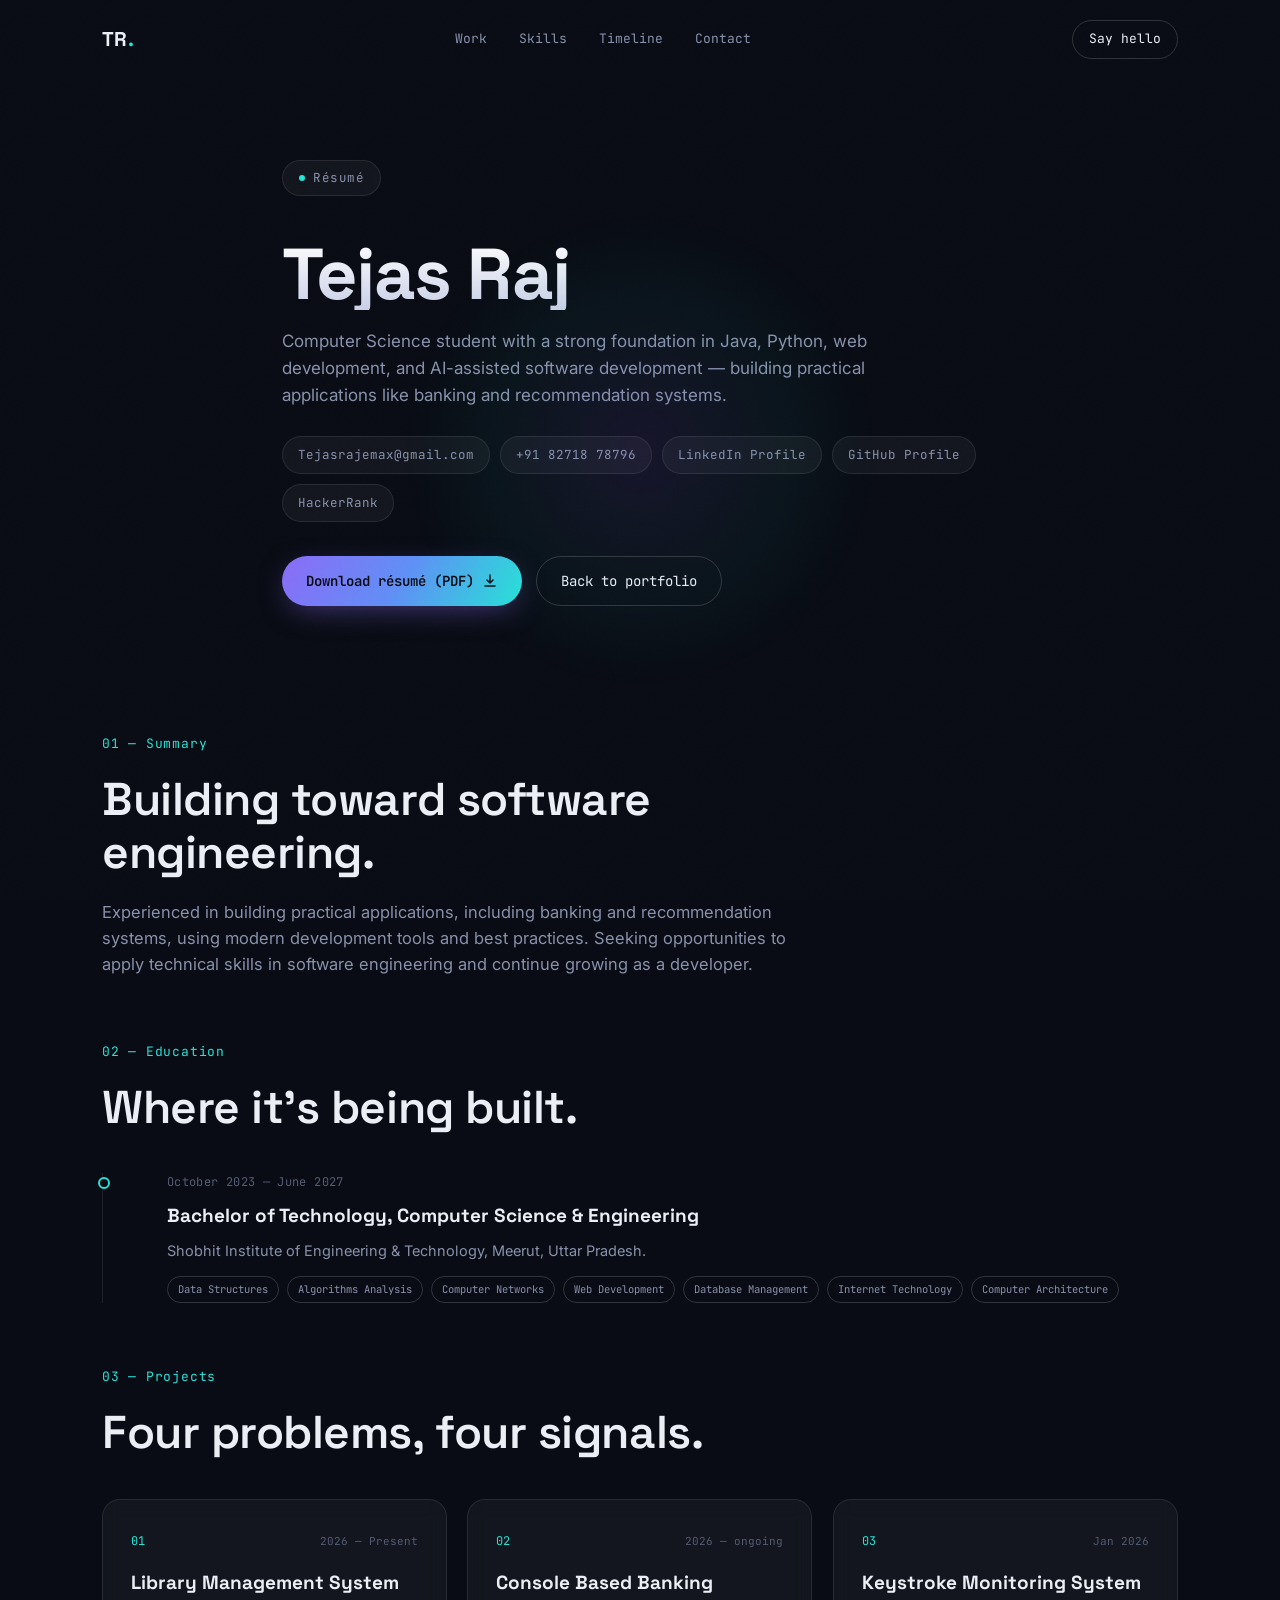
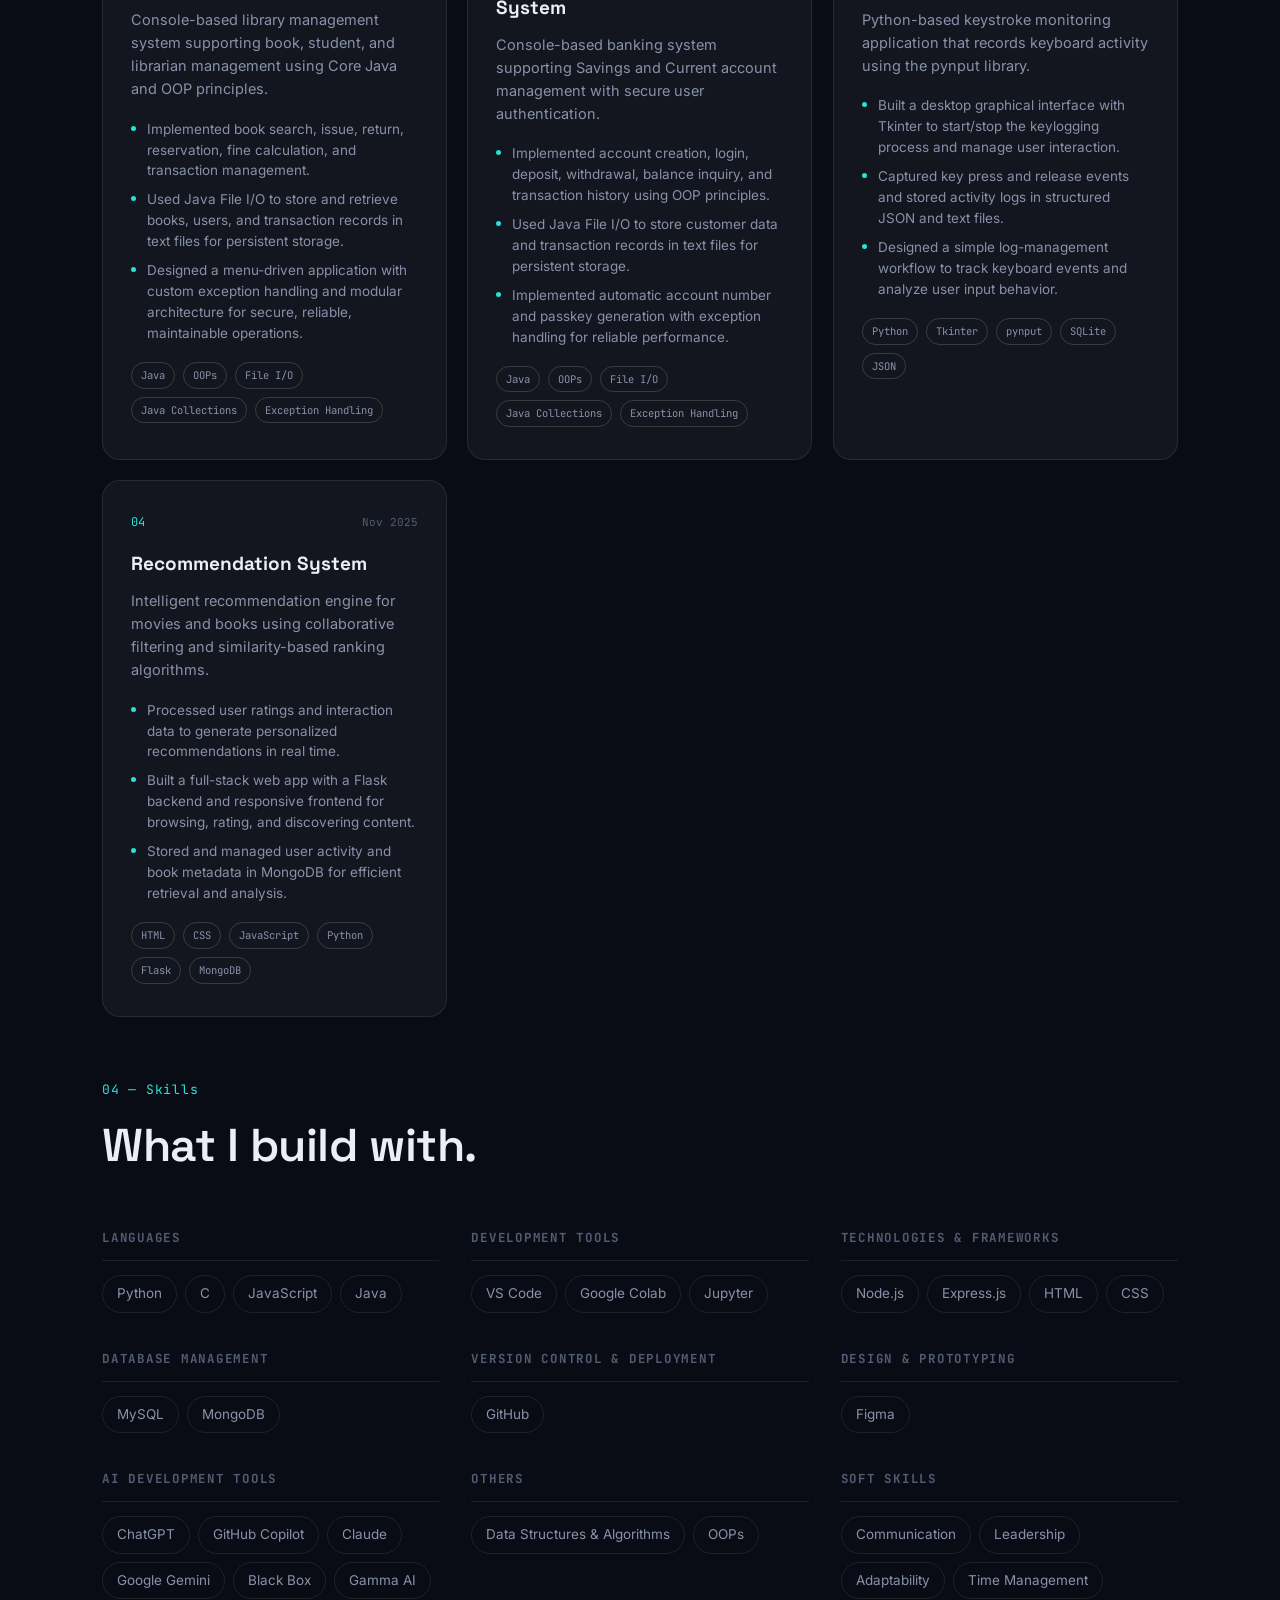
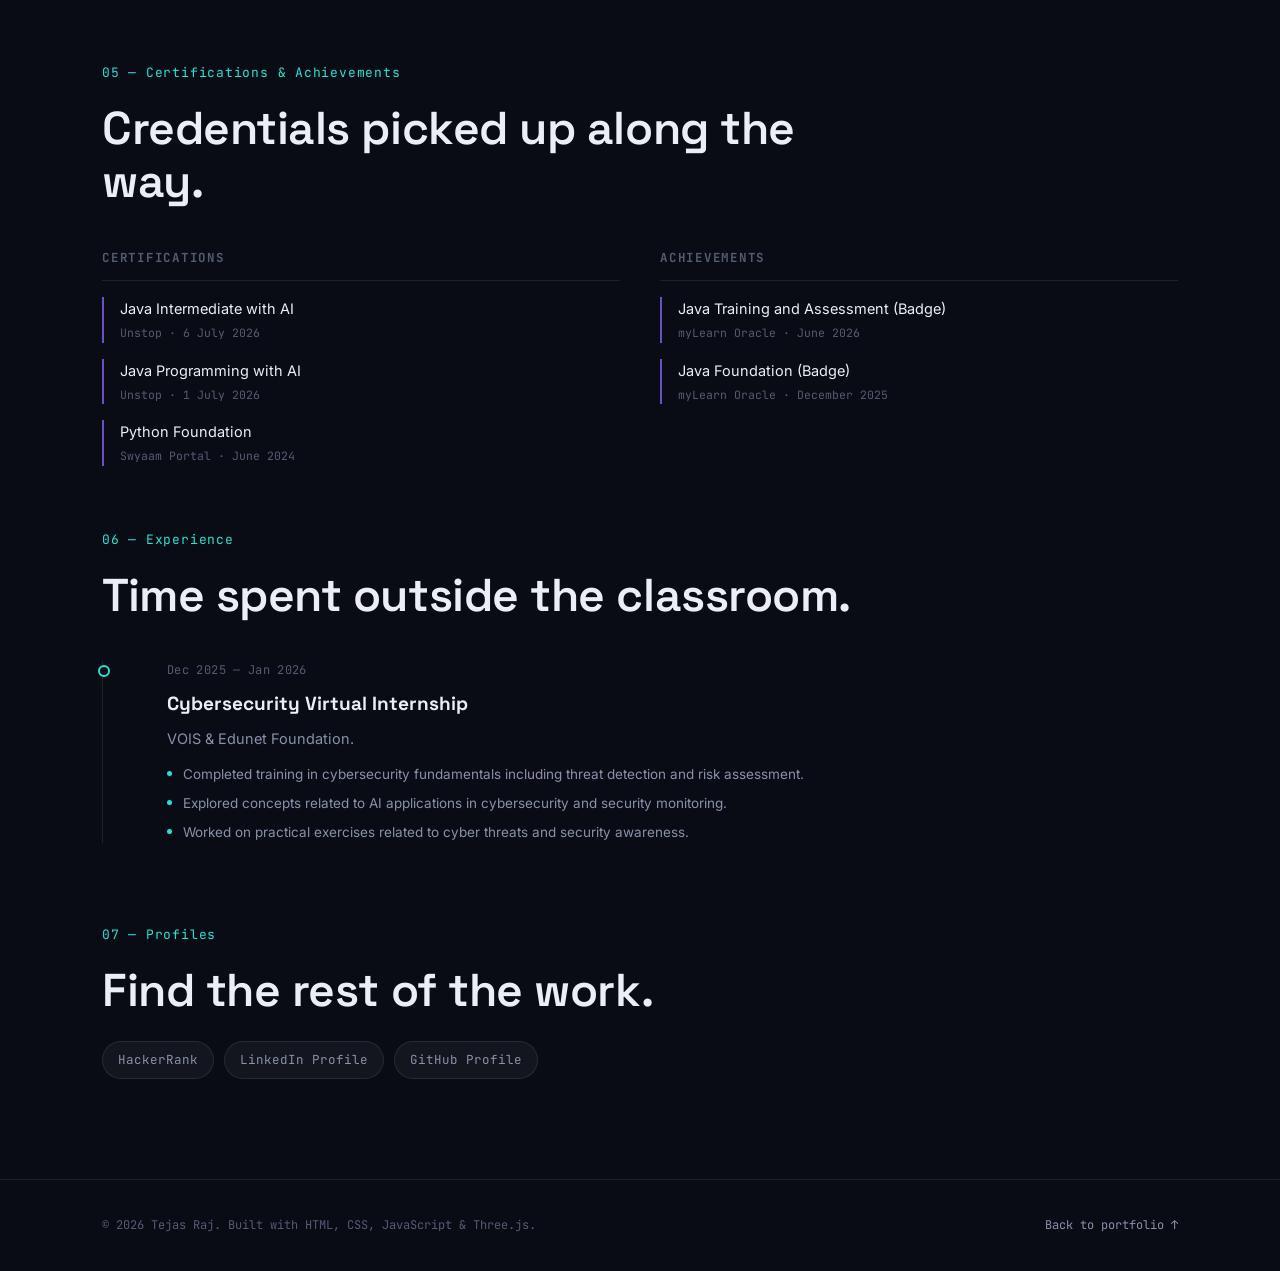
==== resume.html @ e4cd524c "Add portfolio website" ====
<!DOCTYPE html>
<html lang="en">
<head>
<meta charset="UTF-8">
<meta name="viewport" content="width=device-width, initial-scale=1.0">
<title>Résumé — Tejas Raj</title>
<meta name="description" content="Tejas Raj's résumé, styled to match his portfolio — download the PDF only if you need a copy.">

<link rel="preconnect" href="https://fonts.googleapis.com">
<link rel="preconnect" href="https://fonts.gstatic.com" crossorigin>
<link href="https://fonts.googleapis.com/css2?family=Space+Grotesk:wght@400;500;600;700&family=Inter:wght@400;500;600&family=JetBrains+Mono:wght@400;500&display=swap" rel="stylesheet">

<link rel="stylesheet" href="style.css">
<link rel="stylesheet" href="resume.css">
</head>
<body class="resume-body">

<div class="cursor-glow" id="cursorGlow"></div>
<div class="scroll-progress" id="scrollProgress"></div>

<!-- Nav -->
<nav class="nav" id="nav">
  <div class="nav-inner">
    <a href="index.html#top" class="nav-mark">TR<span class="nav-mark-dot">.</span></a>
    <ul class="nav-links">
      <li><a href="index.html#work">Work</a></li>
      <li><a href="index.html#skills">Skills</a></li>
      <li><a href="index.html#timeline">Timeline</a></li>
      <li><a href="index.html#contact">Contact</a></li>
    </ul>
    <a href="index.html#contact" class="nav-cta">Say hello</a>
    <button class="nav-toggle" id="navToggle" aria-label="Toggle menu">
      <span></span><span></span><span></span>
    </button>
  </div>
</nav>

<header class="resume-hero">
  <div class="container resume-hero-inner">
    <p class="hero-eyebrow"><span class="eyebrow-pulse"></span>Résumé</p>
    <h1 class="resume-title">Tejas Raj</h1>
    <p class="resume-sub">Computer Science student with a strong foundation in Java, Python, web development, and AI-assisted software development — building practical applications like banking and recommendation systems.</p>

    <div class="resume-contact-strip">
      <a href="mailto:Tejasrajemax@gmail.com" class="resume-contact-pill">Tejasrajemax@gmail.com</a>
      <a href="tel:+918271878796" class="resume-contact-pill">+91 82718 78796</a>
      <span class="resume-contact-pill"><a href="https://www.linkedin.com/in/tejas-raj-631322297">LinkedIn Profile</a></span>
      <span class="resume-contact-pill"><a href="https://github.com/Tejasrajemax">GitHub Profile</a></span>
      <span class="resume-contact-pill"><a href="https://www.hackerrank.com/profile/tejasrajemax">HackerRank</a></span>
    </div>

    <div class="resume-actions">
      <a href="Resume_Tejas_Raj.pdf" class="btn btn-primary" download>
        <span>Download résumé (PDF)</span>
        <svg width="16" height="16" viewBox="0 0 16 16" fill="none"><path d="M8 2v8m0 0l3-3m-3 3L5 7M3 13h10" stroke="currentColor" stroke-width="1.5" stroke-linecap="round" stroke-linejoin="round"/></svg>
      </a>
      <a href="index.html#top" class="btn btn-ghost">
        <span>Back to portfolio</span>
      </a>
    </div>
  </div>
</header>

<main>

<!-- ============ SUMMARY ============ -->
<section class="section resume-section">
  <div class="container">
    <p class="section-eyebrow">01 — Summary</p>
    <h2 class="section-title">Building toward software engineering.</h2>
    <p class="resume-summary-text">Experienced in building practical applications, including banking and recommendation systems, using modern development tools and best practices. Seeking opportunities to apply technical skills in software engineering and continue growing as a developer.</p>
  </div>
</section>

<!-- ============ EDUCATION ============ -->
<section class="section resume-section">
  <div class="container">
    <p class="section-eyebrow">02 — Education</p>
    <h2 class="section-title">Where it's being built.</h2>

    <div class="timeline-track resume-timeline-track">
      <div class="tl-item">
        <div class="tl-dot"></div>
        <div class="tl-date">October 2023 — June 2027</div>
        <div class="tl-body">
          <h3>Bachelor of Technology, Computer Science &amp; Engineering</h3>
          <p>Shobhit Institute of Engineering &amp; Technology, Meerut, Uttar Pradesh.</p>
          <ul class="work-stack resume-course-stack">
            <li>Data Structures</li><li>Algorithms Analysis</li><li>Computer Networks</li><li>Web Development</li><li>Database Management</li><li>Internet Technology</li><li>Computer Architecture</li>
          </ul>
        </div>
      </div>
    </div>
  </div>
</section>

<!-- ============ PROJECTS ============ -->
<section class="section resume-section">
  <div class="container">
    <p class="section-eyebrow">03 — Projects</p>
    <h2 class="section-title">Four problems, four signals.</h2>

    <div class="work-grid resume-project-grid">

      <article class="work-card">
        <div class="work-card-top">
          <span class="work-card-index">01</span>
          <span class="work-card-date">2026 — Present</span>
        </div>
        <h3>Library Management System</h3>
        <p>Console-based library management system supporting book, student, and librarian management using Core Java and OOP principles.</p>
        <ul class="resume-bullets">
          <li>Implemented book search, issue, return, reservation, fine calculation, and transaction management.</li>
          <li>Used Java File I/O to store and retrieve books, users, and transaction records in text files for persistent storage.</li>
          <li>Designed a menu-driven application with custom exception handling and modular architecture for secure, reliable, maintainable operations.</li>
        </ul>
        <ul class="work-stack">
          <li>Java</li><li>OOPs</li><li>File I/O</li><li>Java Collections</li><li>Exception Handling</li>
        </ul>
      </article>

      <article class="work-card">
        <div class="work-card-top">
          <span class="work-card-index">02</span>
          <span class="work-card-date">2026 — ongoing</span>
        </div>
        <h3><a href="https://github.com/Tejasrajemax/Java-Banking-System.git">Console Based Banking System</a></h3>
        <p>Console-based banking system supporting Savings and Current account management with secure user authentication.</p>
        <ul class="resume-bullets">
          <li>Implemented account creation, login, deposit, withdrawal, balance inquiry, and transaction history using OOP principles.</li>
          <li>Used Java File I/O to store customer data and transaction records in text files for persistent storage.</li>
          <li>Implemented automatic account number and passkey generation with exception handling for reliable performance.</li>
        </ul>
        <ul class="work-stack">
          <li>Java</li><li>OOPs</li><li>File I/O</li><li>Java Collections</li><li>Exception Handling</li>
        </ul>
      </article>

      <article class="work-card">
        <div class="work-card-top">
          <span class="work-card-index">03</span>
          <span class="work-card-date">Jan 2026</span>
        </div>
        <h3>Keystroke Monitoring System</h3>
        <p>Python-based keystroke monitoring application that records keyboard activity using the pynput library.</p>
        <ul class="resume-bullets">
          <li>Built a desktop graphical interface with Tkinter to start/stop the keylogging process and manage user interaction.</li>
          <li>Captured key press and release events and stored activity logs in structured JSON and text files.</li>
          <li>Designed a simple log-management workflow to track keyboard events and analyze user input behavior.</li>
        </ul>
        <ul class="work-stack">
          <li>Python</li><li>Tkinter</li><li>pynput</li><li>SQLite</li><li>JSON</li>
        </ul>
      </article>

      <article class="work-card">
        <div class="work-card-top">
          <span class="work-card-index">04</span>
          <span class="work-card-date">Nov 2025</span>
        </div>
        <h3><a href="https://github.com/Tejasrajemax/Recommendation-System.git">Recommendation System</a></h3>
        <p>Intelligent recommendation engine for movies and books using collaborative filtering and similarity-based ranking algorithms.</p>
        <ul class="resume-bullets">
          <li>Processed user ratings and interaction data to generate personalized recommendations in real time.</li>
          <li>Built a full-stack web app with a Flask backend and responsive frontend for browsing, rating, and discovering content.</li>
          <li>Stored and managed user activity and book metadata in MongoDB for efficient retrieval and analysis.</li>
        </ul>
        <ul class="work-stack">
          <li>HTML</li><li>CSS</li><li>JavaScript</li><li>Python</li><li>Flask</li><li>MongoDB</li>
        </ul>
      </article>

    </div>
  </div>
</section>

<!-- ============ SKILLS ============ -->
<section class="section resume-section">
  <div class="container">
    <p class="section-eyebrow">04 — Skills</p>
    <h2 class="section-title">What I build with.</h2>

    <div class="skills-grid">
      <div class="skill-group">
        <h3>Languages</h3>
        <div class="skill-pills">
          <span>Python</span><span>C</span><span>JavaScript</span><span>Java</span>
        </div>
      </div>
      <div class="skill-group">
        <h3>Development Tools</h3>
        <div class="skill-pills">
          <span>VS Code</span><span>Google Colab</span><span>Jupyter</span>
        </div>
      </div>
      <div class="skill-group">
        <h3>Technologies &amp; Frameworks</h3>
        <div class="skill-pills">
          <span>Node.js</span><span>Express.js</span><span>HTML</span><span>CSS</span>
        </div>
      </div>
      <div class="skill-group">
        <h3>Database Management</h3>
        <div class="skill-pills">
          <span>MySQL</span><span>MongoDB</span>
        </div>
      </div>
      <div class="skill-group">
        <h3>Version Control &amp; Deployment</h3>
        <div class="skill-pills">
          <span>GitHub</span>
        </div>
      </div>
      <div class="skill-group">
        <h3>Design &amp; Prototyping</h3>
        <div class="skill-pills">
          <span>Figma</span>
        </div>
      </div>
      <div class="skill-group">
        <h3>AI Development Tools</h3>
        <div class="skill-pills">
          <span>ChatGPT</span><span>GitHub Copilot</span><span>Claude</span><span>Google Gemini</span><span>Black Box</span><span>Gamma AI</span>
        </div>
      </div>
      <div class="skill-group">
        <h3>Others</h3>
        <div class="skill-pills">
          <span>Data Structures &amp; Algorithms</span><span>OOPs</span>
        </div>
      </div>
      <div class="skill-group">
        <h3>Soft Skills</h3>
        <div class="skill-pills">
          <span>Communication</span><span>Leadership</span><span>Adaptability</span><span>Time Management</span>
        </div>
      </div>
    </div>
  </div>
</section>

<!-- ============ CERTIFICATIONS & ACHIEVEMENTS ============ -->
<section class="section resume-section">
  <div class="container">
    <p class="section-eyebrow">05 — Certifications &amp; Achievements</p>
    <h2 class="section-title">Credentials picked up along the way.</h2>

    <div class="resume-cert-grid">
      <div class="resume-cert-col">
        <h3 class="resume-cert-heading">Certifications</h3>
        <ul class="resume-cert-list">
          <li><span>Java Intermediate with AI</span><em>Unstop · 6 July 2026</em></li>
          <li><span>Java Programming with AI</span><em>Unstop · 1 July 2026</em></li>
          <li><span>Python Foundation</span><em>Swyaam Portal · June 2024</em></li>
        </ul>
      </div>
      <div class="resume-cert-col">
        <h3 class="resume-cert-heading">Achievements</h3>
        <ul class="resume-cert-list">
          <li><span>Java Training and Assessment (Badge)</span><em>myLearn Oracle · June 2026</em></li>
          <li><span>Java Foundation (Badge)</span><em>myLearn Oracle · December 2025</em></li>
        </ul>
      </div>
    </div>
  </div>
</section>

<!-- ============ EXPERIENCE ============ -->
<section class="section resume-section">
  <div class="container">
    <p class="section-eyebrow">06 — Experience</p>
    <h2 class="section-title">Time spent outside the classroom.</h2>

    <div class="timeline-track resume-timeline-track">
      <div class="tl-item">
        <div class="tl-dot"></div>
        <div class="tl-date">Dec 2025 — Jan 2026</div>
        <div class="tl-body">
          <h3>Cybersecurity Virtual Internship</h3>
          <p>VOIS &amp; Edunet Foundation.</p>
          <ul class="resume-bullets">
            <li>Completed training in cybersecurity fundamentals including threat detection and risk assessment.</li>
            <li>Explored concepts related to AI applications in cybersecurity and security monitoring.</li>
            <li>Worked on practical exercises related to cyber threats and security awareness.</li>
          </ul>
        </div>
      </div>
    </div>
  </div>
</section>

<!-- ============ PROFILES ============ -->
<section class="section resume-section resume-profiles">
  <div class="container">
    <p class="section-eyebrow">07 — Profiles</p>
    <h2 class="section-title">Find the rest of the work.</h2>
    <div class="resume-contact-strip">
      <span class="resume-contact-pill"><a href="https://www.hackerrank.com/profile/tejasrajemax">HackerRank</a></span>
      <span class="resume-contact-pill"><a href="https://www.linkedin.com/in/tejas-raj-631322297">LinkedIn Profile</a></span>
      <span class="resume-contact-pill"><a href="https://github.com/Tejasrajemax">GitHub Profile</a></span>
    </div>
  </div>
</section>

</main>

<footer class="footer">
  <div class="container footer-inner">
    <span>© 2026 Tejas Raj. Built with HTML, CSS, JavaScript &amp; Three.js.</span>
    <a href="index.html#top" class="footer-top">Back to portfolio ↑</a>
  </div>
</footer>

<script src="three.min.js"></script>
<script src="script.js"></script>
</body>
</html>
---- style.css ----
/* ============================================================
   Tejas Raj — Portfolio
   Design tokens
   ============================================================ */
:root {
  --bg: #090c14;
  --bg-elevated: #10151f;
  --bg-glass: rgba(255, 255, 255, 0.045);
  --border: rgba(255, 255, 255, 0.09);
  --border-strong: rgba(255, 255, 255, 0.16);

  --text: #eceef5;
  --text-muted: #8991ab;
  --text-faint: #545c74;

  --violet: #8b6bf7;
  --violet-dim: #6b52c4;
  --cyan: #26e3d7;
  --amber: #f7b955;

  --grad-signal: linear-gradient(120deg, var(--violet) 0%, #5f8ff5 50%, var(--cyan) 100%);

  --font-display: 'Space Grotesk', sans-serif;
  --font-body: 'Inter', sans-serif;
  --font-mono: 'JetBrains Mono', monospace;

  --container: 1140px;
  --ease: cubic-bezier(0.16, 1, 0.3, 1);
}

* { margin: 0; padding: 0; box-sizing: border-box; }

html { scroll-behavior: smooth; }

@media (prefers-reduced-motion: reduce) {
  html { scroll-behavior: auto; }
  * { animation-duration: 0.001ms !important; animation-iteration-count: 1 !important; transition-duration: 0.001ms !important; }
}

body {
  background: var(--bg);
  color: var(--text);
  font-family: var(--font-body);
  font-size: 16px;
  line-height: 1.6;
  overflow-x: hidden;
  -webkit-font-smoothing: antialiased;
}

a { color: inherit; text-decoration: none; }
ul { list-style: none; }
img { max-width: 100%; display: block; }

::selection { background: var(--violet); color: #fff; }

:focus-visible {
  outline: 2px solid var(--cyan);
  outline-offset: 3px;
  border-radius: 4px;
}

.container {
  max-width: var(--container);
  margin: 0 auto;
  padding: 0 32px;
}

/* subtle grain texture over everything */
body::after {
  content: "";
  position: fixed;
  inset: 0;
  pointer-events: none;
  z-index: 200;
  opacity: 0.025;
  background-image: url("data:image/svg+xml,%3Csvg xmlns='http://www.w3.org/2000/svg' width='120' height='120'%3E%3Cfilter id='n'%3E%3CfeTurbulence type='fractalNoise' baseFrequency='0.9' numOctaves='2' stitchTiles='stitch'/%3E%3C/filter%3E%3Crect width='100%25' height='100%25' filter='url(%23n)'/%3E%3C/svg%3E");
  mix-blend-mode: overlay;
}

/* ============ cursor glow ============ */
.cursor-glow {
  position: fixed;
  top: 0; left: 0;
  width: 480px; height: 480px;
  border-radius: 50%;
  background: radial-gradient(circle, rgba(139,107,247,0.10) 0%, rgba(38,227,215,0.04) 45%, transparent 70%);
  transform: translate(-50%, -50%);
  pointer-events: none;
  z-index: 1;
  transition: opacity 0.3s var(--ease);
  will-change: transform;
}
@media (max-width: 860px) { .cursor-glow { display: none; } }

/* ============ scroll progress ============ */
.scroll-progress {
  position: fixed;
  top: 0; left: 0;
  height: 2px;
  width: 0%;
  background: var(--grad-signal);
  z-index: 1000;
}

/* ============================================================
   NAV
   ============================================================ */
.nav {
  position: fixed;
  top: 0; left: 0; right: 0;
  z-index: 500;
  padding: 20px 0;
  transition: padding 0.35s var(--ease), background 0.35s var(--ease), border-color 0.35s var(--ease);
  border-bottom: 1px solid transparent;
}
.nav.scrolled {
  padding: 12px 0;
  background: rgba(9, 12, 20, 0.75);
  backdrop-filter: blur(16px) saturate(140%);
  -webkit-backdrop-filter: blur(16px) saturate(140%);
  border-bottom: 1px solid var(--border);
}
.nav-inner {
  max-width: var(--container);
  margin: 0 auto;
  padding: 0 32px;
  display: flex;
  align-items: center;
  justify-content: space-between;
  gap: 24px;
}
.nav-mark {
  font-family: var(--font-display);
  font-weight: 700;
  font-size: 20px;
  letter-spacing: 0.02em;
}
.nav-mark-dot { color: var(--cyan); }
.nav-links {
  display: flex;
  gap: 32px;
  font-family: var(--font-mono);
  font-size: 13px;
  color: var(--text-muted);
}
.nav-links a { position: relative; padding: 4px 0; transition: color 0.25s; }
.nav-links a:hover { color: var(--text); }
.nav-links a::after {
  content: "";
  position: absolute;
  left: 0; bottom: 0;
  width: 0%; height: 1px;
  background: var(--cyan);
  transition: width 0.3s var(--ease);
}
.nav-links a:hover::after { width: 100%; }

.nav-cta {
  font-family: var(--font-mono);
  font-size: 13px;
  border: 1px solid var(--border-strong);
  padding: 8px 16px;
  border-radius: 100px;
  transition: border-color 0.25s, background 0.25s;
}
.nav-cta:hover { border-color: var(--cyan); background: rgba(38,227,215,0.08); }

.nav-toggle { display: none; flex-direction: column; gap: 5px; background: none; border: none; cursor: pointer; padding: 6px; }
.nav-toggle span { width: 22px; height: 1.5px; background: var(--text); display: block; }

@media (max-width: 720px) {
  .nav-links, .nav-cta { display: none; }
  .nav-toggle { display: flex; }
}

/* ============================================================
   HERO
   ============================================================ */
.hero {
  position: relative;
  min-height: 100vh;
  display: flex;
  align-items: center;
  justify-content: center;
  overflow: hidden;
  padding: 140px 24px 80px;
}

.hero-canvas {
  position: absolute;
  inset: 0;
  width: 100%;
  height: 100%;
  z-index: 0;
}

.hero-scanline {
  position: absolute;
  inset: 0;
  z-index: 1;
  background: repeating-linear-gradient(
    to bottom,
    transparent 0px,
    transparent 2px,
    rgba(255,255,255,0.012) 3px,
    transparent 4px
  );
  pointer-events: none;
}

.hero-content {
  position: relative;
  z-index: 2;
  max-width: 760px;
  text-align: center;
  margin: 0 auto;
}

.hero-eyebrow {
  display: inline-flex;
  align-items: center;
  gap: 8px;
  font-family: var(--font-mono);
  font-size: 12.5px;
  letter-spacing: 0.04em;
  color: var(--text-muted);
  border: 1px solid var(--border);
  background: var(--bg-glass);
  backdrop-filter: blur(8px);
  padding: 7px 16px;
  border-radius: 100px;
  margin-bottom: 28px;
}
.eyebrow-pulse {
  width: 6px; height: 6px;
  border-radius: 50%;
  background: var(--cyan);
  box-shadow: 0 0 0 0 rgba(38,227,215,0.6);
  animation: pulse 2.2s infinite;
}
@keyframes pulse {
  0% { box-shadow: 0 0 0 0 rgba(38,227,215,0.5); }
  70% { box-shadow: 0 0 0 8px rgba(38,227,215,0); }
  100% { box-shadow: 0 0 0 0 rgba(38,227,215,0); }
}

.hero-title {
  font-family: var(--font-display);
  font-weight: 700;
  font-size: clamp(56px, 10vw, 118px);
  line-height: 0.98;
  letter-spacing: -0.02em;
  margin-bottom: 28px;
}
.hero-title-line {
  display: inline-block;
  background: linear-gradient(180deg, #ffffff 0%, #c9cfe6 100%);
  -webkit-background-clip: text;
  background-clip: text;
  color: transparent;
  opacity: 0;
  transform: translateY(30px);
  animation: rise 1s var(--ease) 0.15s forwards;
}
@keyframes rise { to { opacity: 1; transform: translateY(0); } }

.hero-role {
  font-size: clamp(16px, 2vw, 19px);
  color: var(--text-muted);
  max-width: 620px;
  margin: 0 auto 40px;
  opacity: 0;
  animation: rise 1s var(--ease) 0.35s forwards;
}
.hero-role .hl {
  color: var(--text);
  font-weight: 500;
  background: linear-gradient(90deg, var(--violet), var(--cyan));
  -webkit-background-clip: text;
  background-clip: text;
  -webkit-text-fill-color: transparent;
}

.hero-actions {
  display: flex;
  gap: 14px;
  justify-content: center;
  flex-wrap: wrap;
  opacity: 0;
  animation: rise 1s var(--ease) 0.5s forwards;
  margin-bottom: 56px;
}

.btn {
  display: inline-flex;
  align-items: center;
  gap: 8px;
  font-family: var(--font-mono);
  font-size: 14px;
  padding: 13px 24px;
  border-radius: 100px;
  transition: transform 0.3s var(--ease), box-shadow 0.3s var(--ease), border-color 0.3s, background 0.3s;
}
.btn-primary {
  background: var(--grad-signal);
  color: #0a0c14;
  font-weight: 600;
  box-shadow: 0 8px 30px -8px rgba(139,107,247,0.5);
}
.btn-primary:hover { transform: translateY(-2px); box-shadow: 0 12px 34px -6px rgba(139,107,247,0.65); }
.btn-primary svg { transition: transform 0.3s var(--ease); }
.btn-primary:hover svg { transform: translateX(3px); }

.btn-ghost {
  border: 1px solid var(--border-strong);
  color: var(--text);
}
.btn-ghost:hover { border-color: var(--cyan); background: rgba(38,227,215,0.06); transform: translateY(-2px); }

.hero-freq-labels {
  display: flex;
  justify-content: center;
  gap: clamp(20px, 6vw, 56px);
  font-family: var(--font-mono);
  font-size: 11.5px;
  color: var(--text-faint);
  letter-spacing: 0.05em;
  opacity: 0;
  animation: rise 1s var(--ease) 0.65s forwards;
}

.hero-scroll-cue {
  position: absolute;
  bottom: 36px; left: 50%;
  transform: translateX(-50%);
  display: flex;
  flex-direction: column;
  align-items: center;
  gap: 10px;
  font-family: var(--font-mono);
  font-size: 10.5px;
  letter-spacing: 0.15em;
  color: var(--text-faint);
  text-transform: uppercase;
  z-index: 2;
}
.scroll-line { width: 1px; height: 36px; background: var(--border-strong); position: relative; overflow: hidden; }
.scroll-line i { position: absolute; top: -36px; left: 0; width: 100%; height: 36px; background: linear-gradient(var(--cyan), transparent); animation: scrollDrop 2s ease-in-out infinite; }
@keyframes scrollDrop { to { top: 36px; } }

/* ============================================================
   SHARED SECTION STYLES
   ============================================================ */
.section { padding: 140px 0; position: relative; }
@media (max-width: 720px) { .section { padding: 90px 0; } }

.section-eyebrow {
  font-family: var(--font-mono);
  font-size: 13px;
  color: var(--cyan);
  letter-spacing: 0.06em;
  margin-bottom: 18px;
}
.section-eyebrow.light { color: #baf5ef; }

.section-title {
  font-family: var(--font-display);
  font-weight: 600;
  font-size: clamp(30px, 4.2vw, 46px);
  line-height: 1.15;
  letter-spacing: -0.01em;
  max-width: 780px;
}

.reveal {
  opacity: 0;
  transform: translateY(36px);
  transition: opacity 0.9s var(--ease), transform 0.9s var(--ease);
}
.reveal.in-view { opacity: 1; transform: translateY(0); }

/* ============================================================
   ABOUT
   ============================================================ */
.about-grid {
  display: grid;
  grid-template-columns: 340px 1fr;
  gap: 72px;
  align-items: start;
}
@media (max-width: 860px) { .about-grid { grid-template-columns: 1fr; gap: 40px; } }

.about-portrait { position: sticky; top: 120px; }
@media (max-width: 860px) { .about-portrait { position: static; max-width: 260px; margin: 0 auto; } }

.portrait-frame {
  position: relative;
  aspect-ratio: 4 / 5;
  border-radius: 18px;
  overflow: hidden;
  border: 1px solid var(--border-strong);
  background: var(--bg-elevated);
}
.portrait-img {
  width: 100%; height: 100%;
  object-fit: cover;
  filter: grayscale(45%) contrast(1.05);
  transition: filter 0.5s var(--ease), transform 0.5s var(--ease);
}
.portrait-frame:hover .portrait-img { filter: grayscale(0%) contrast(1.05); transform: scale(1.03); }
.portrait-frame::after {
  content: "";
  position: absolute; inset: 0;
  background: linear-gradient(200deg, rgba(139,107,247,0.18), transparent 55%);
  pointer-events: none;
}
.portrait-corner { position: absolute; width: 22px; height: 22px; border-color: var(--cyan); opacity: 0.85; }
.portrait-corner.tl { top: 12px; left: 12px; border-top: 2px solid; border-left: 2px solid; }
.portrait-corner.br { bottom: 12px; right: 12px; border-bottom: 2px solid; border-right: 2px solid; }

.portrait-tag {
  display: flex; align-items: center; gap: 8px;
  font-family: var(--font-mono);
  font-size: 12px;
  color: var(--text-muted);
  margin-top: 16px;
}
.tag-dot { width: 6px; height: 6px; border-radius: 50%; background: var(--violet); }

.about-text { color: var(--text-muted); margin-top: 22px; max-width: 60ch; font-size: 16px; }
.about-copy .section-title { margin-bottom: 4px; }

.about-stats {
  display: flex; gap: 48px;
  margin-top: 48px;
  padding-top: 32px;
  border-top: 1px solid var(--border);
  flex-wrap: wrap;
}
.stat-num {
  display: block;
  font-family: var(--font-display);
  font-size: 40px;
  font-weight: 700;
  background: var(--grad-signal);
  -webkit-background-clip: text; background-clip: text; -webkit-text-fill-color: transparent;
}
.stat-label { font-family: var(--font-mono); font-size: 12.5px; color: var(--text-muted); }

/* ============================================================
   WORK
   ============================================================ */
.work-list { margin-top: 56px; }

.work-featured {
  display: grid;
  grid-template-columns: 1fr 1fr;
  gap: 0;
  border: 1px solid var(--border);
  border-radius: 22px;
  overflow: hidden;
  background: var(--bg-glass);
  backdrop-filter: blur(10px);
  margin-bottom: 28px;
}
@media (max-width: 860px) { .work-featured { grid-template-columns: 1fr; } }

.work-featured-visual {
  position: relative;
  min-height: 340px;
  background: radial-gradient(120% 120% at 20% 20%, #171f34 0%, #0b0e18 70%);
  border-right: 1px solid var(--border);
}
@media (max-width: 860px) { .work-featured-visual { border-right: none; border-bottom: 1px solid var(--border); min-height: 260px; } }
.featured-canvas { width: 100%; height: 100%; display: block; }
.featured-labels {
  position: absolute; inset: 0;
  pointer-events: none;
  font-family: var(--font-mono);
  font-size: 11.5px;
  color: var(--text-faint);
  text-transform: uppercase;
  letter-spacing: 0.05em;
}
.featured-labels span {
  position: absolute;
  animation: floatLabel 6s ease-in-out infinite;
  animation-delay: calc(var(--i) * 0.6s);
}
.featured-labels span:nth-child(1) { top: 14%; left: 10%; }
.featured-labels span:nth-child(2) { top: 22%; right: 12%; }
.featured-labels span:nth-child(3) { bottom: 30%; left: 14%; }
.featured-labels span:nth-child(4) { bottom: 16%; right: 18%; }
.featured-labels span:nth-child(5) { top: 50%; left: 6%; }
@keyframes floatLabel { 0%, 100% { transform: translateY(0); opacity: 0.55; } 50% { transform: translateY(-8px); opacity: 0.9; } }

.work-featured-copy { padding: 44px 44px; display: flex; flex-direction: column; justify-content: center; }
.work-kicker { font-family: var(--font-mono); font-size: 12px; color: var(--violet); letter-spacing: 0.05em; margin-bottom: 10px; }
.work-featured-copy h3 { font-family: var(--font-display); font-size: 30px; margin-bottom: 14px; }
.work-featured-copy p { color: var(--text-muted); margin-bottom: 22px; max-width: 46ch; }

.work-stack { display: flex; flex-wrap: wrap; gap: 8px; margin-bottom: 20px; }
.work-stack li {
  font-family: var(--font-mono);
  font-size: 11.5px;
  padding: 5px 11px;
  border: 1px solid var(--border-strong);
  border-radius: 100px;
  color: var(--text-muted);
}

.work-meta { display: flex; gap: 36px; flex-wrap: wrap; font-size: 13px; color: var(--text); }
.work-meta span { display: block; font-family: var(--font-mono); font-size: 11px; color: var(--text-faint); margin-bottom: 4px; text-transform: uppercase; letter-spacing: 0.04em; }

.work-grid {
  display: grid;
  grid-template-columns: repeat(3, 1fr);
  gap: 20px;
}
@media (max-width: 860px) { .work-grid { grid-template-columns: 1fr; } }

.work-card {
  border: 1px solid var(--border);
  border-radius: 18px;
  padding: 32px 28px;
  background: var(--bg-glass);
  backdrop-filter: blur(10px);
  transition: transform 0.4s var(--ease), border-color 0.4s var(--ease), background 0.4s var(--ease);
  transform-style: preserve-3d;
  will-change: transform;
}
.work-card:hover { border-color: var(--border-strong); background: rgba(255,255,255,0.065); }

.work-card-top { display: flex; justify-content: space-between; align-items: center; margin-bottom: 20px; }
.work-card-index { font-family: var(--font-mono); font-size: 12px; color: var(--cyan); }
.work-card-date { font-family: var(--font-mono); font-size: 11px; color: var(--text-faint); }
.work-card h3 { font-family: var(--font-display); font-size: 19px; margin-bottom: 12px; line-height: 1.3; }
.work-card p { color: var(--text-muted); font-size: 14.5px; margin-bottom: 18px; }
.work-card .work-stack { margin-bottom: 0; }
.work-card .work-stack li { font-size: 10.5px; padding: 4px 9px; }

/* ============================================================
   SKILLS
   ============================================================ */
.skills-grid {
  display: grid;
  grid-template-columns: repeat(3, 1fr);
  gap: 36px 32px;
  margin-top: 56px;
}
@media (max-width: 860px) { .skills-grid { grid-template-columns: repeat(2, 1fr); } }
@media (max-width: 560px) { .skills-grid { grid-template-columns: 1fr; } }

.skill-group h3 {
  font-family: var(--font-mono);
  font-size: 12.5px;
  color: var(--text-faint);
  text-transform: uppercase;
  letter-spacing: 0.06em;
  margin-bottom: 14px;
  padding-bottom: 12px;
  border-bottom: 1px solid var(--border);
}
.skill-pills { display: flex; flex-wrap: wrap; gap: 8px; }
.skill-pills span {
  font-size: 13.5px;
  padding: 7px 14px;
  border-radius: 100px;
  border: 1px solid var(--border);
  color: var(--text-muted);
  transition: border-color 0.25s, color 0.25s, transform 0.25s;
}
.skill-pills span:hover { border-color: var(--violet); color: var(--text); transform: translateY(-2px); }

/* ============================================================
   TIMELINE
   ============================================================ */
.timeline-track {
  position: relative;
  margin-top: 56px;
  padding-left: 32px;
  border-left: 1px solid var(--border);
}
.tl-item { position: relative; padding-bottom: 52px; padding-left: 32px; }
.tl-item:last-child { padding-bottom: 0; }
.tl-dot {
  position: absolute;
  left: -37.5px; top: 4px;
  width: 12px; height: 12px;
  border-radius: 50%;
  background: var(--bg);
  border: 2px solid var(--violet);
}
.tl-item:nth-child(odd) .tl-dot { border-color: var(--cyan); }
.tl-date { font-family: var(--font-mono); font-size: 12px; color: var(--text-faint); margin-bottom: 8px; letter-spacing: 0.03em; }
.tl-body h3 { font-family: var(--font-display); font-size: 19px; margin-bottom: 8px; }
.tl-body p { color: var(--text-muted); font-size: 14.5px; max-width: 62ch; }

/* ============================================================
   CONTACT
   ============================================================ */
.contact {
  position: relative;
  background: var(--bg-elevated);
  overflow: hidden;
  text-align: center;
}
.contact-canvas { position: absolute; inset: 0; width: 100%; height: 100%; opacity: 0.7; }
.contact-inner { position: relative; z-index: 2; }
.contact-title {
  font-family: var(--font-display);
  font-weight: 700;
  font-size: clamp(34px, 6vw, 64px);
  line-height: 1.08;
  margin-bottom: 22px;
}
.contact-sub { color: var(--text-muted); max-width: 46ch; margin: 0 auto 52px; font-size: 16px; }

.contact-links {
  display: grid;
  grid-template-columns: repeat(2, 1fr);
  gap: 14px;
  max-width: 640px;
  margin: 0 auto;
}
@media (max-width: 620px) { .contact-links { grid-template-columns: 1fr; } }

.contact-link {
  display: flex;
  flex-direction: column;
  align-items: flex-start;
  gap: 6px;
  padding: 20px 24px;
  border: 1px solid var(--border);
  border-radius: 16px;
  background: var(--bg-glass);
  backdrop-filter: blur(10px);
  text-align: left;
  transition: border-color 0.3s, transform 0.3s var(--ease), background 0.3s;
}
.contact-link:hover { border-color: var(--cyan); transform: translateY(-3px); background: rgba(38,227,215,0.06); }
.contact-link-label { font-family: var(--font-mono); font-size: 11px; color: var(--text-faint); text-transform: uppercase; letter-spacing: 0.06em; }
.contact-link-value { font-size: 14.5px; color: var(--text); word-break: break-word; }

/* ============================================================
   FOOTER
   ============================================================ */
.footer { padding: 36px 0; border-top: 1px solid var(--border); }
.footer-inner {
  display: flex; justify-content: space-between; align-items: center; flex-wrap: wrap; gap: 12px;
  font-family: var(--font-mono);
  font-size: 12px;
  color: var(--text-faint);
}
.footer-top { color: var(--text-muted); transition: color 0.25s; }
.footer-top:hover { color: var(--cyan); }
---- resume.css ----
/* ============================================================
   Résumé page — extends the portfolio's design tokens (style.css)
   Renders the résumé as native themed content, not an embedded PDF.
   ============================================================ */

.resume-body { background: var(--bg); }

.resume-hero {
  padding: 160px 0 64px;
  position: relative;
}

.resume-hero-inner { max-width: 780px; }

.resume-title {
  font-family: var(--font-display);
  font-weight: 700;
  font-size: clamp(44px, 7vw, 72px);
  line-height: 1.0;
  letter-spacing: -0.02em;
  margin: 14px 0 18px;
  background: linear-gradient(180deg, #ffffff 0%, #c9cfe6 100%);
  -webkit-background-clip: text;
  background-clip: text;
  color: transparent;
}

.resume-sub {
  color: var(--text-muted);
  font-size: 17px;
  max-width: 60ch;
  margin-bottom: 26px;
}

.resume-contact-strip {
  display: flex;
  flex-wrap: wrap;
  gap: 10px;
  margin-bottom: 34px;
}

.resume-contact-pill {
  font-family: var(--font-mono);
  font-size: 12.5px;
  padding: 8px 15px;
  border-radius: 100px;
  border: 1px solid var(--border);
  background: var(--bg-glass);
  color: var(--text-muted);
  transition: border-color 0.25s, color 0.25s, transform 0.25s;
}
a.resume-contact-pill:hover { border-color: var(--cyan); color: var(--text); transform: translateY(-2px); }

.resume-actions {
  display: flex;
  flex-wrap: wrap;
  gap: 14px;
}

/* ---------- section rhythm ---------- */
.resume-section { padding-top: 64px; padding-bottom: 0; }
.resume-section:last-of-type { padding-bottom: 100px; }

.resume-summary-text {
  color: var(--text-muted);
  font-size: 16.5px;
  max-width: 70ch;
  margin-top: 20px;
}

/* ---------- education / experience timeline tweaks ---------- */
.resume-timeline-track { margin-top: 40px; }
.resume-timeline-track .tl-body p { margin-bottom: 14px; }
.resume-course-stack { margin-bottom: 0; }
.resume-course-stack li { font-size: 10.5px; padding: 4px 10px; }

/* ---------- project bullets ---------- */
.resume-bullets {
  margin: 0 0 18px;
  padding: 0;
  list-style: none;
  display: flex;
  flex-direction: column;
  gap: 8px;
}
.resume-bullets li {
  position: relative;
  padding-left: 16px;
  color: var(--text-muted);
  font-size: 13.5px;
  line-height: 1.55;
}
.resume-bullets li::before {
  content: "";
  position: absolute;
  left: 0; top: 7px;
  width: 5px; height: 5px;
  border-radius: 50%;
  background: var(--cyan);
}

.resume-project-grid { grid-template-columns: repeat(3, 1fr); margin-top: 40px; }
@media (max-width: 860px) { .resume-project-grid { grid-template-columns: 1fr; } }

/* ---------- certifications & achievements ---------- */
.resume-cert-grid {
  display: grid;
  grid-template-columns: repeat(2, 1fr);
  gap: 40px;
  margin-top: 40px;
}
@media (max-width: 700px) { .resume-cert-grid { grid-template-columns: 1fr; } }

.resume-cert-heading {
  font-family: var(--font-mono);
  font-size: 12.5px;
  color: var(--text-faint);
  text-transform: uppercase;
  letter-spacing: 0.06em;
  margin-bottom: 16px;
  padding-bottom: 12px;
  border-bottom: 1px solid var(--border);
}

.resume-cert-list { list-style: none; margin: 0; padding: 0; display: flex; flex-direction: column; gap: 16px; }
.resume-cert-list li {
  display: flex;
  flex-direction: column;
  gap: 4px;
  padding-left: 16px;
  border-left: 2px solid var(--violet-dim);
}
.resume-cert-list li span { font-size: 14.5px; color: var(--text); }
.resume-cert-list li em {
  font-style: normal;
  font-family: var(--font-mono);
  font-size: 11.5px;
  color: var(--text-faint);
}

/* ---------- profiles ---------- */
.resume-profiles { text-align: left; }
.resume-profiles .resume-contact-strip { margin-top: 24px; margin-bottom: 0; }

@media (max-width: 640px) {
  .resume-hero { padding: 130px 0 44px; }
  .resume-actions { flex-direction: column; align-items: stretch; }
  .resume-actions .btn { justify-content: center; }
}
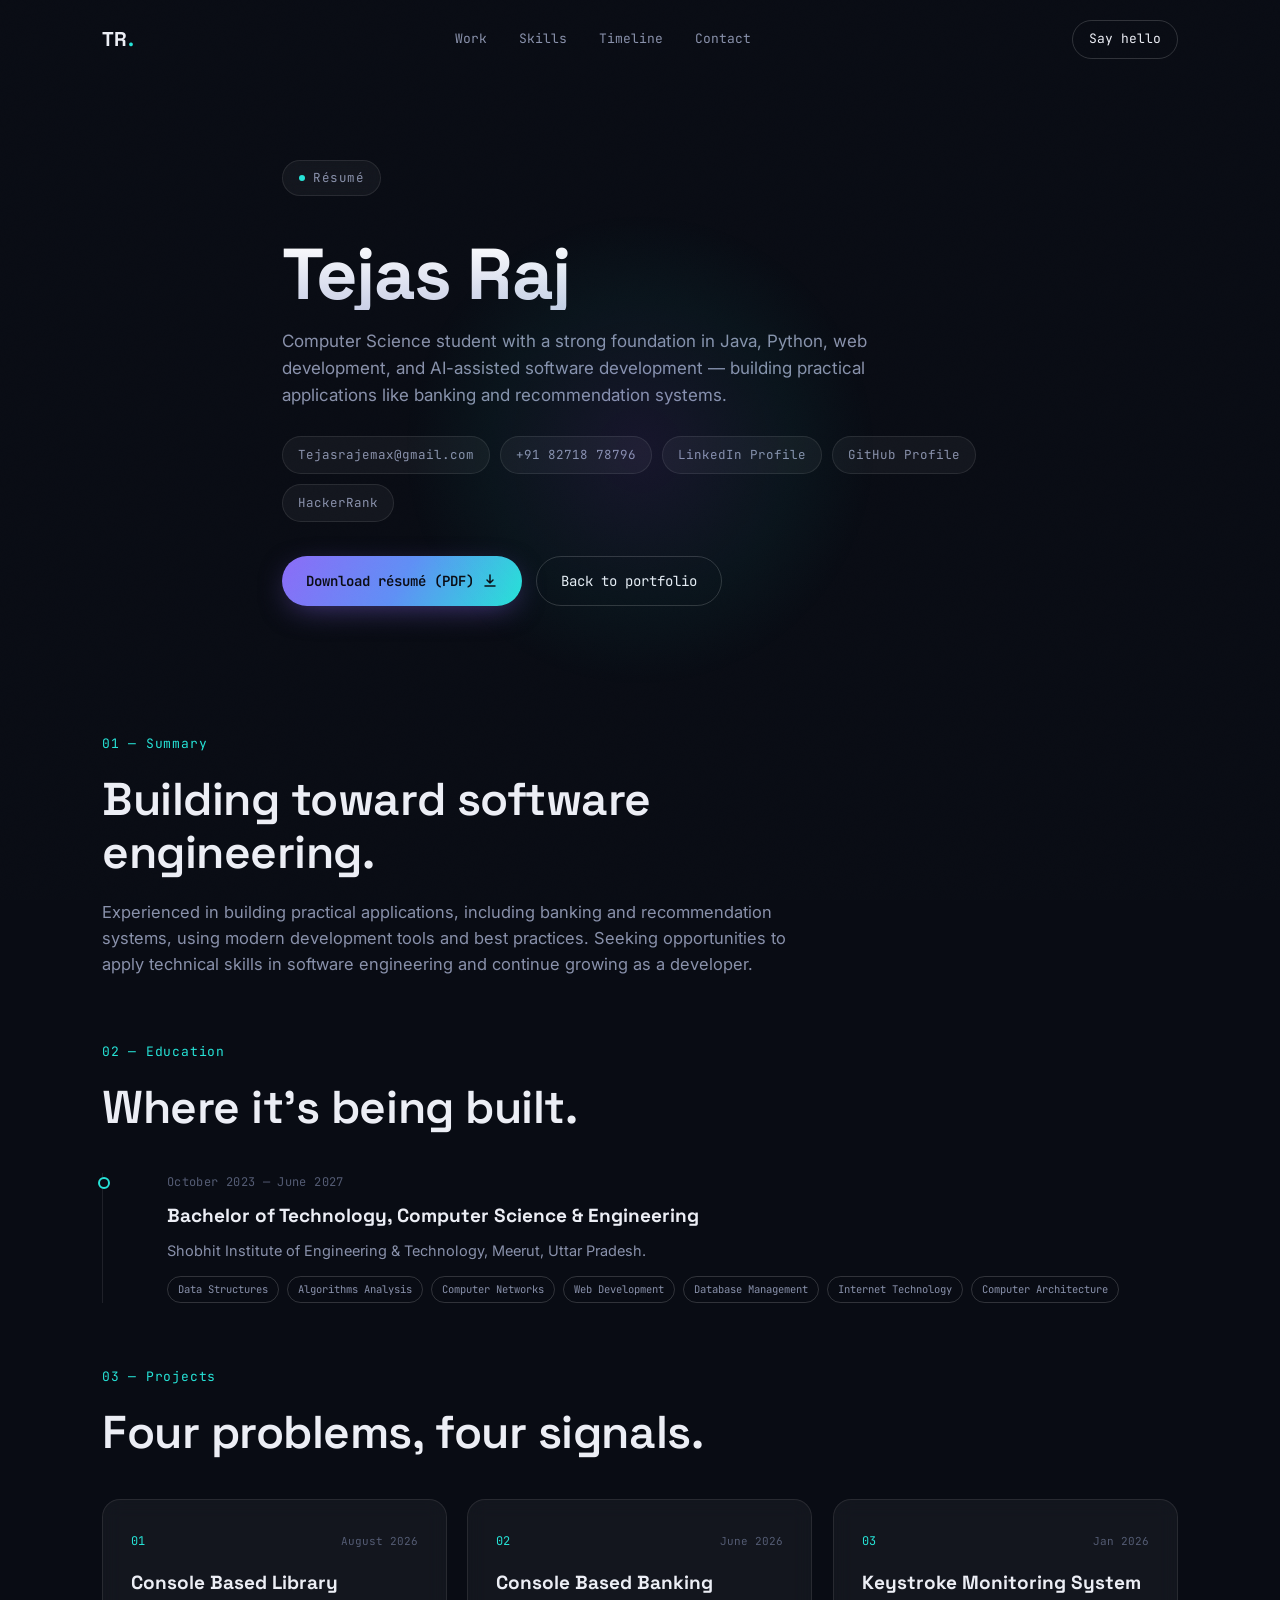
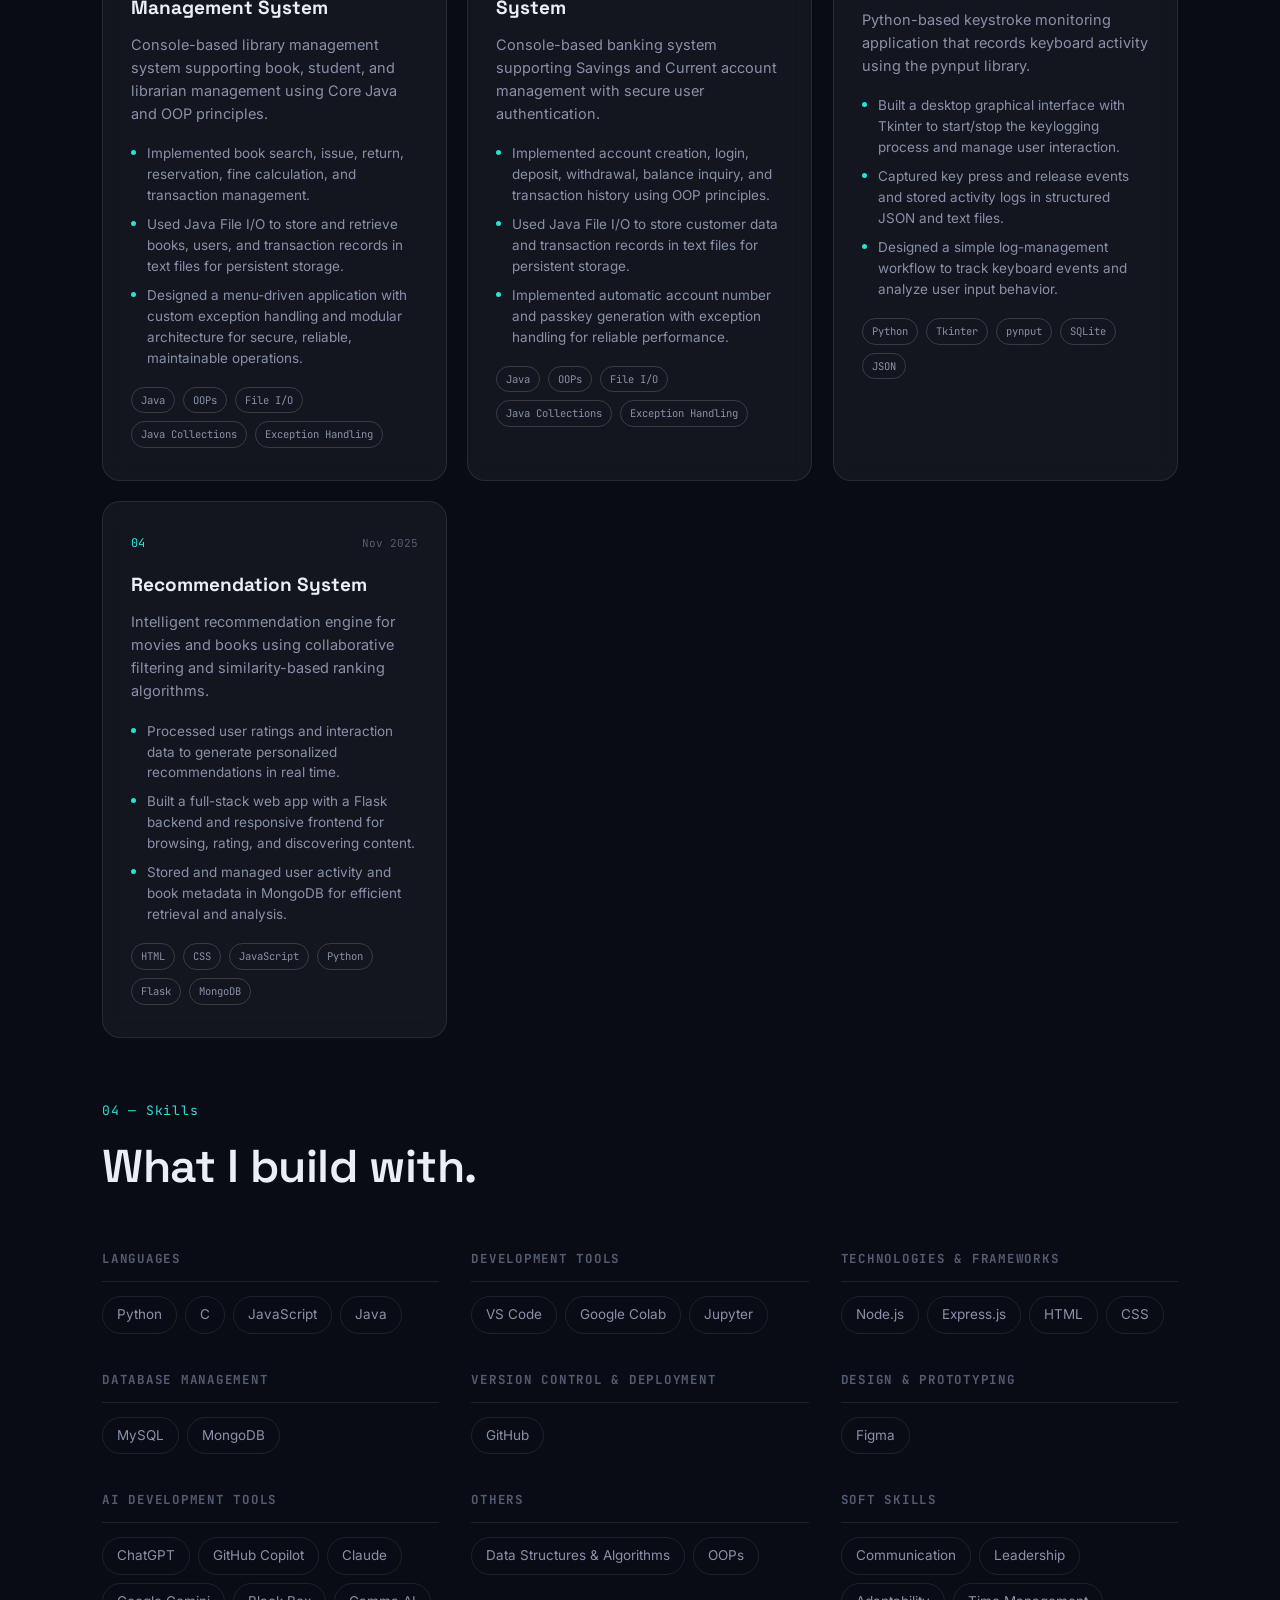
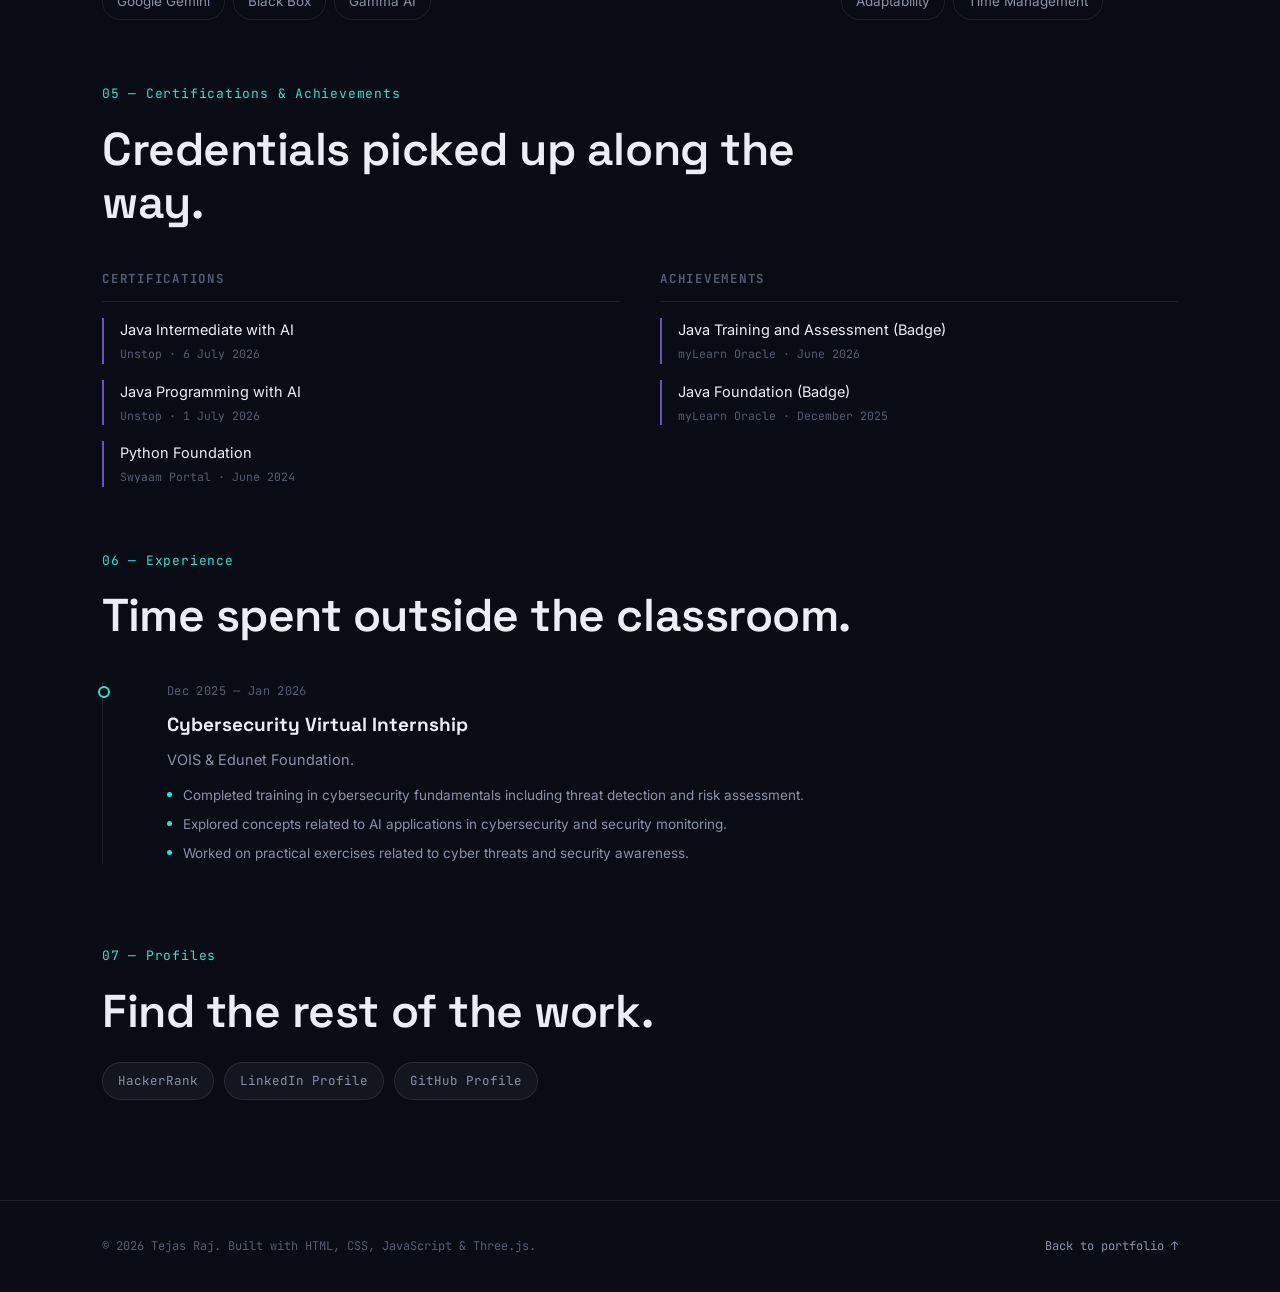
==== commit 723cd5bc: "Update resume.html Update my Libaray project" ====
--- a/resume.html
+++ b/resume.html
@@ -105,9 +105,9 @@
       <article class="work-card">
         <div class="work-card-top">
           <span class="work-card-index">01</span>
-          <span class="work-card-date">2026 — Present</span>
-        </div>
-        <h3>Library Management System</h3>
+          <span class="work-card-date">August 2026</span>
+        </div>
+        <h3><a href="https://github.com/Tejasrajemax/Library-Management-System.git">Console Based Library Management System</a></h3>
         <p>Console-based library management system supporting book, student, and librarian management using Core Java and OOP principles.</p>
         <ul class="resume-bullets">
           <li>Implemented book search, issue, return, reservation, fine calculation, and transaction management.</li>
@@ -122,7 +122,7 @@
       <article class="work-card">
         <div class="work-card-top">
           <span class="work-card-index">02</span>
-          <span class="work-card-date">2026 — ongoing</span>
+          <span class="work-card-date">June 2026</span>
         </div>
         <h3><a href="https://github.com/Tejasrajemax/Java-Banking-System.git">Console Based Banking System</a></h3>
         <p>Console-based banking system supporting Savings and Current account management with secure user authentication.</p>
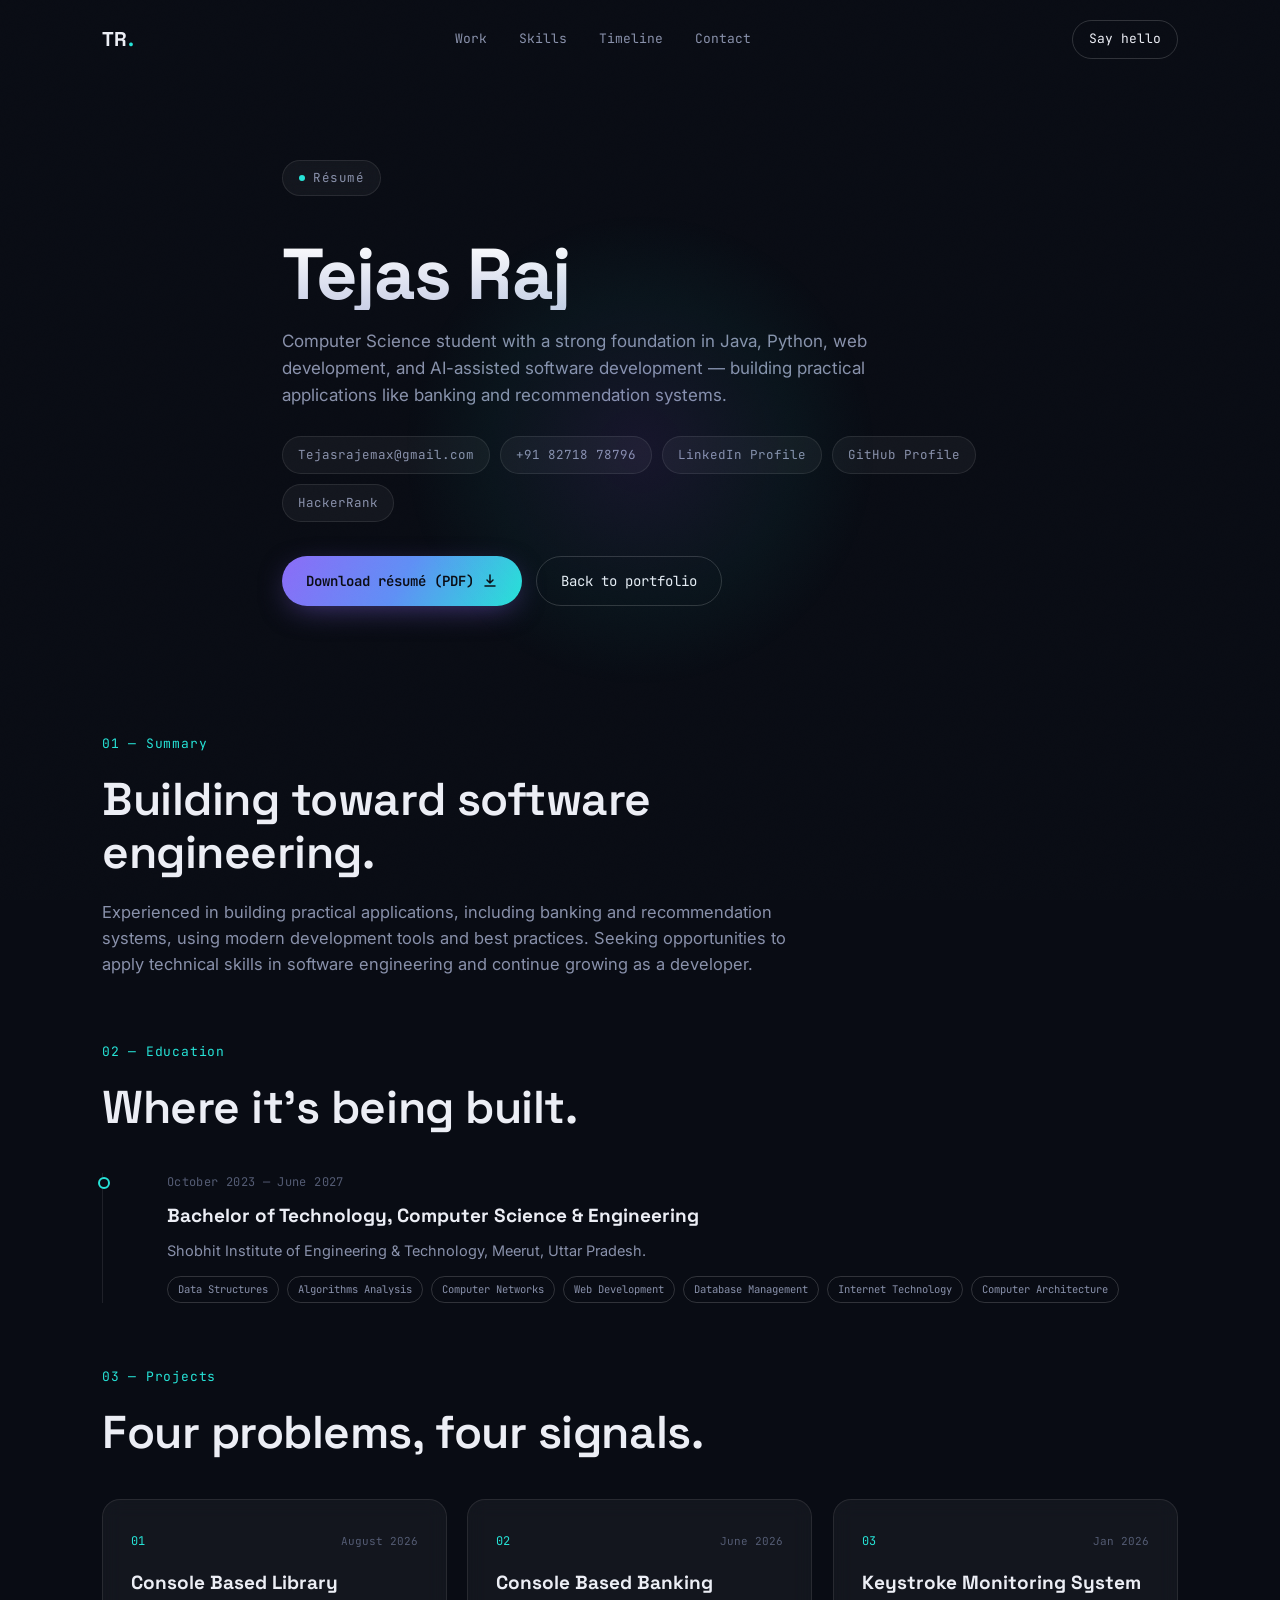
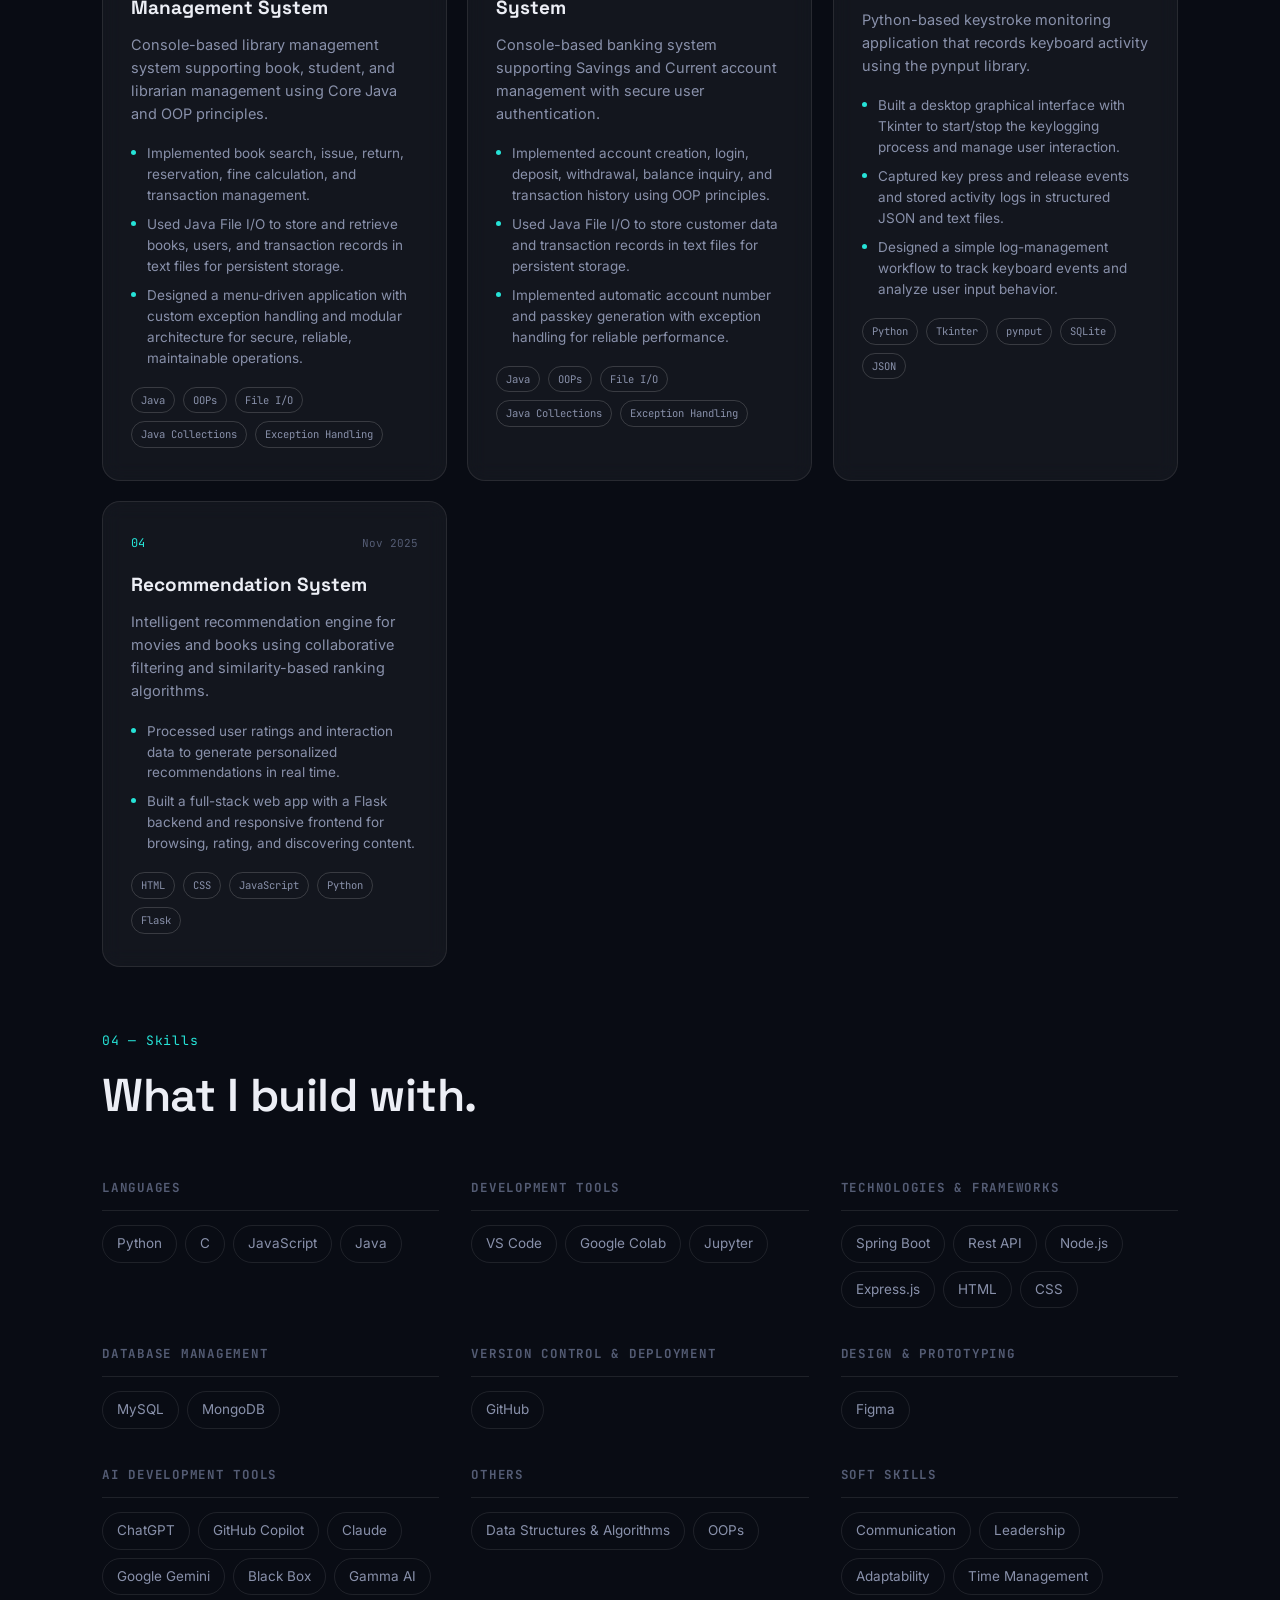
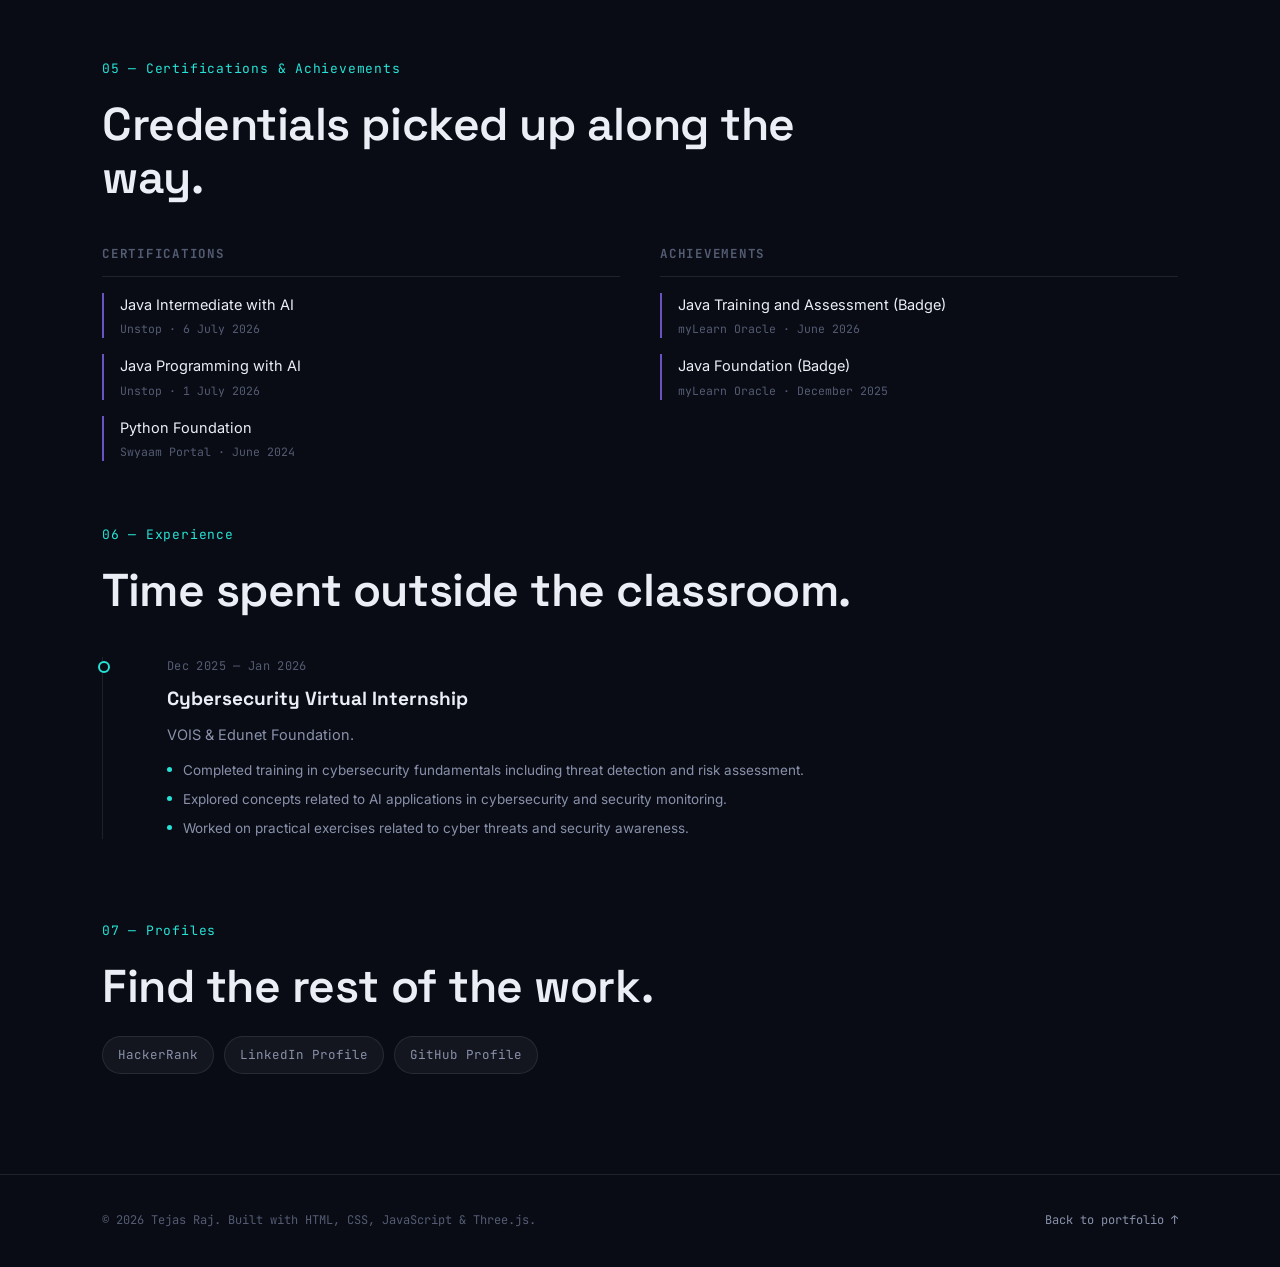
==== commit 0701984e: "Update resume.html" ====
--- a/resume.html
+++ b/resume.html
@@ -163,10 +163,9 @@
         <ul class="resume-bullets">
           <li>Processed user ratings and interaction data to generate personalized recommendations in real time.</li>
           <li>Built a full-stack web app with a Flask backend and responsive frontend for browsing, rating, and discovering content.</li>
-          <li>Stored and managed user activity and book metadata in MongoDB for efficient retrieval and analysis.</li>
         </ul>
         <ul class="work-stack">
-          <li>HTML</li><li>CSS</li><li>JavaScript</li><li>Python</li><li>Flask</li><li>MongoDB</li>
+          <li>HTML</li><li>CSS</li><li>JavaScript</li><li>Python</li><li>Flask</li>
         </ul>
       </article>
 
@@ -196,7 +195,7 @@
       <div class="skill-group">
         <h3>Technologies &amp; Frameworks</h3>
         <div class="skill-pills">
-          <span>Node.js</span><span>Express.js</span><span>HTML</span><span>CSS</span>
+          <span>Spring Boot</span><span>Rest API</span><span>Node.js</span><span>Express.js</span><span>HTML</span><span>CSS</span>
         </div>
       </div>
       <div class="skill-group">
@@ -276,7 +275,7 @@
         <div class="tl-dot"></div>
         <div class="tl-date">Dec 2025 — Jan 2026</div>
         <div class="tl-body">
-          <h3>Cybersecurity Virtual Internship</h3>
+          <h3><a href="VIOSintern.pdf">Cybersecurity Virtual Internship</a></h3>
           <p>VOIS &amp; Edunet Foundation.</p>
           <ul class="resume-bullets">
             <li>Completed training in cybersecurity fundamentals including threat detection and risk assessment.</li>
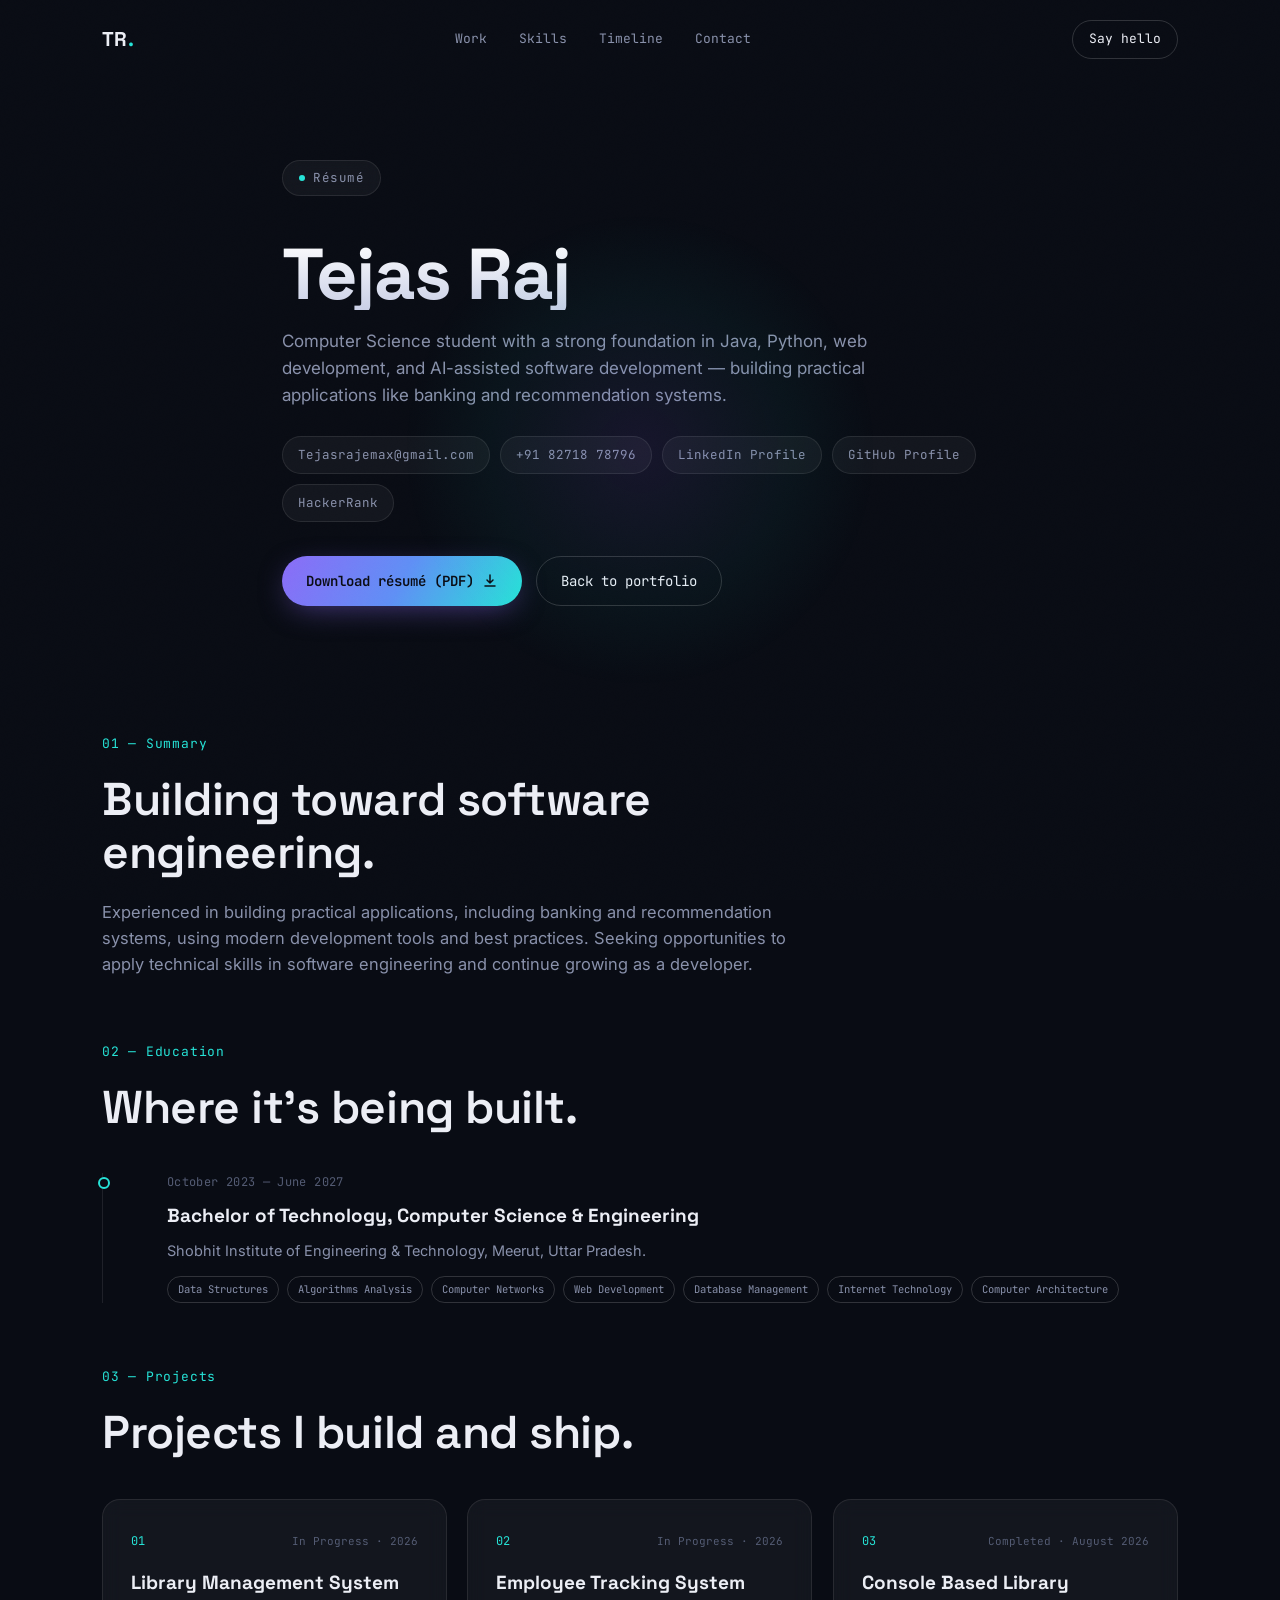
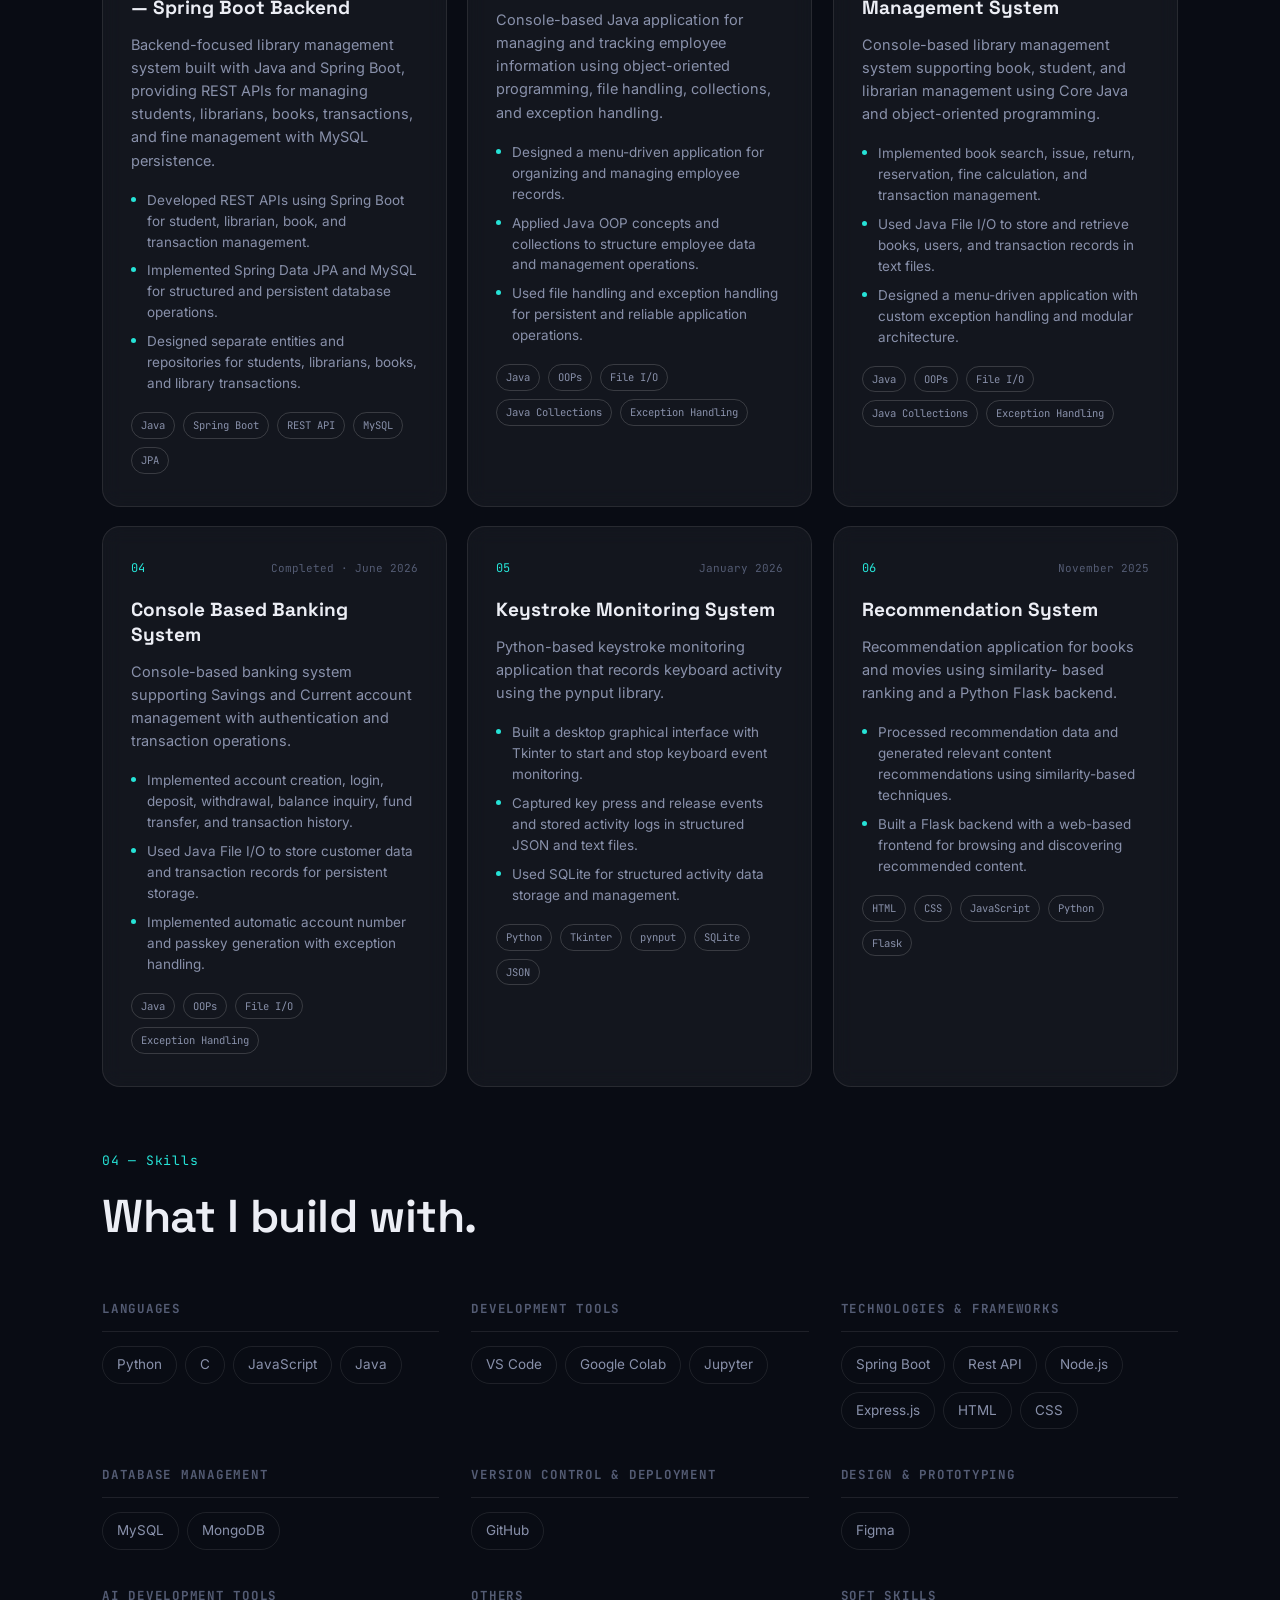
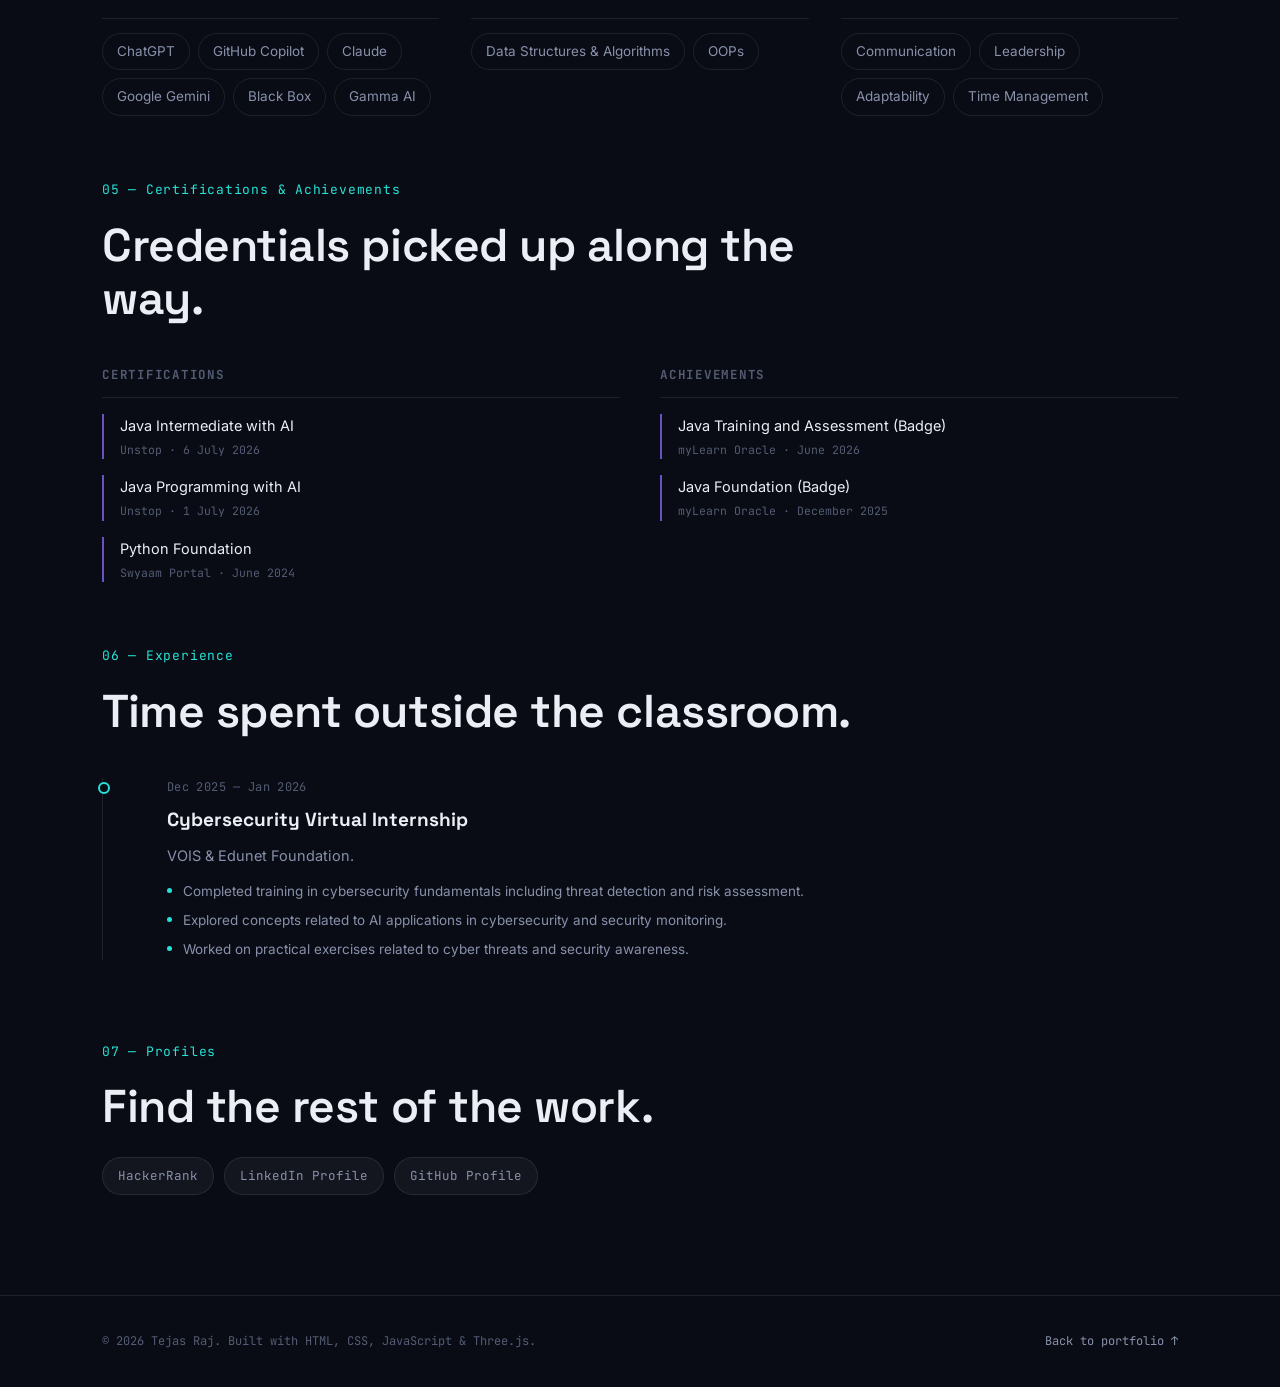
==== commit abbf999e: "Update resume.html" ====
--- a/resume.html
+++ b/resume.html
@@ -95,85 +95,296 @@
 </section>
 
 <!-- ============ PROJECTS ============ -->
+<!-- ============ PROJECTS ============ -->
 <section class="section resume-section">
   <div class="container">
     <p class="section-eyebrow">03 — Projects</p>
-    <h2 class="section-title">Four problems, four signals.</h2>
+    <h2 class="section-title">Projects I build and ship.</h2>
 
     <div class="work-grid resume-project-grid">
 
+      <!-- PROJECT 01 : SPRING BOOT LIBRARY -->
       <article class="work-card">
+
         <div class="work-card-top">
           <span class="work-card-index">01</span>
-          <span class="work-card-date">August 2026</span>
-        </div>
-        <h3><a href="https://github.com/Tejasrajemax/Library-Management-System.git">Console Based Library Management System</a></h3>
-        <p>Console-based library management system supporting book, student, and librarian management using Core Java and OOP principles.</p>
+          <span class="work-card-date">In Progress · 2026</span>
+        </div>
+
+        <h3>
+          <a href="https://github.com/Tejasrajemax/Library-Management-System.git"
+             target="_blank"
+             rel="noopener noreferrer">
+            Library Management System — Spring Boot Backend
+          </a>
+        </h3>
+
+        <p>
+          Backend-focused library management system built with Java and
+          Spring Boot, providing REST APIs for managing students, librarians,
+          books, transactions, and fine management with MySQL persistence.
+        </p>
+
         <ul class="resume-bullets">
-          <li>Implemented book search, issue, return, reservation, fine calculation, and transaction management.</li>
-          <li>Used Java File I/O to store and retrieve books, users, and transaction records in text files for persistent storage.</li>
-          <li>Designed a menu-driven application with custom exception handling and modular architecture for secure, reliable, maintainable operations.</li>
-        </ul>
+          <li>
+            Developed REST APIs using Spring Boot for student, librarian,
+            book, and transaction management.
+          </li>
+
+          <li>
+            Implemented Spring Data JPA and MySQL for structured and
+            persistent database operations.
+          </li>
+
+          <li>
+            Designed separate entities and repositories for students,
+            librarians, books, and library transactions.
+          </li>
+        </ul>
+
         <ul class="work-stack">
-          <li>Java</li><li>OOPs</li><li>File I/O</li><li>Java Collections</li><li>Exception Handling</li>
-        </ul>
+          <li>Java</li>
+          <li>Spring Boot</li>
+          <li>REST API</li>
+          <li>MySQL</li>
+          <li>JPA</li>
+        </ul>
+
       </article>
 
+
+      <!-- PROJECT 02 : EMPLOYEE TRACKING -->
       <article class="work-card">
+
         <div class="work-card-top">
           <span class="work-card-index">02</span>
-          <span class="work-card-date">June 2026</span>
-        </div>
-        <h3><a href="https://github.com/Tejasrajemax/Java-Banking-System.git">Console Based Banking System</a></h3>
-        <p>Console-based banking system supporting Savings and Current account management with secure user authentication.</p>
+          <span class="work-card-date">In Progress · 2026</span>
+        </div>
+
+        <h3>Employee Tracking System</h3>
+
+        <p>
+          Console-based Java application for managing and tracking employee
+          information using object-oriented programming, file handling,
+          collections, and exception handling.
+        </p>
+
         <ul class="resume-bullets">
-          <li>Implemented account creation, login, deposit, withdrawal, balance inquiry, and transaction history using OOP principles.</li>
-          <li>Used Java File I/O to store customer data and transaction records in text files for persistent storage.</li>
-          <li>Implemented automatic account number and passkey generation with exception handling for reliable performance.</li>
-        </ul>
+          <li>
+            Designed a menu-driven application for organizing and managing
+            employee records.
+          </li>
+
+          <li>
+            Applied Java OOP concepts and collections to structure employee
+            data and management operations.
+          </li>
+
+          <li>
+            Used file handling and exception handling for persistent and
+            reliable application operations.
+          </li>
+        </ul>
+
         <ul class="work-stack">
-          <li>Java</li><li>OOPs</li><li>File I/O</li><li>Java Collections</li><li>Exception Handling</li>
-        </ul>
+          <li>Java</li>
+          <li>OOPs</li>
+          <li>File I/O</li>
+          <li>Java Collections</li>
+          <li>Exception Handling</li>
+        </ul>
+
       </article>
 
+
+      <!-- PROJECT 03 : CONSOLE LIBRARY -->
       <article class="work-card">
+
         <div class="work-card-top">
           <span class="work-card-index">03</span>
-          <span class="work-card-date">Jan 2026</span>
-        </div>
-        <h3>Keystroke Monitoring System</h3>
-        <p>Python-based keystroke monitoring application that records keyboard activity using the pynput library.</p>
+          <span class="work-card-date">Completed · August 2026</span>
+        </div>
+
+        <h3>
+          <a href="https://github.com/Tejasrajemax/Library-Management-System.git"
+             target="_blank"
+             rel="noopener noreferrer">
+            Console Based Library Management System
+          </a>
+        </h3>
+
+        <p>
+          Console-based library management system supporting book, student,
+          and librarian management using Core Java and object-oriented
+          programming.
+        </p>
+
         <ul class="resume-bullets">
-          <li>Built a desktop graphical interface with Tkinter to start/stop the keylogging process and manage user interaction.</li>
-          <li>Captured key press and release events and stored activity logs in structured JSON and text files.</li>
-          <li>Designed a simple log-management workflow to track keyboard events and analyze user input behavior.</li>
-        </ul>
+          <li>
+            Implemented book search, issue, return, reservation, fine
+            calculation, and transaction management.
+          </li>
+
+          <li>
+            Used Java File I/O to store and retrieve books, users, and
+            transaction records in text files.
+          </li>
+
+          <li>
+            Designed a menu-driven application with custom exception
+            handling and modular architecture.
+          </li>
+        </ul>
+
         <ul class="work-stack">
-          <li>Python</li><li>Tkinter</li><li>pynput</li><li>SQLite</li><li>JSON</li>
-        </ul>
+          <li>Java</li>
+          <li>OOPs</li>
+          <li>File I/O</li>
+          <li>Java Collections</li>
+          <li>Exception Handling</li>
+        </ul>
+
       </article>
 
+
+      <!-- PROJECT 04 : BANKING -->
       <article class="work-card">
+
         <div class="work-card-top">
           <span class="work-card-index">04</span>
-          <span class="work-card-date">Nov 2025</span>
-        </div>
-        <h3><a href="https://github.com/Tejasrajemax/Recommendation-System.git">Recommendation System</a></h3>
-        <p>Intelligent recommendation engine for movies and books using collaborative filtering and similarity-based ranking algorithms.</p>
+          <span class="work-card-date">Completed · June 2026</span>
+        </div>
+
+        <h3>
+          <a href="https://github.com/Tejasrajemax/Java-Banking-System.git"
+             target="_blank"
+             rel="noopener noreferrer">
+            Console Based Banking System
+          </a>
+        </h3>
+
+        <p>
+          Console-based banking system supporting Savings and Current account
+          management with authentication and transaction operations.
+        </p>
+
         <ul class="resume-bullets">
-          <li>Processed user ratings and interaction data to generate personalized recommendations in real time.</li>
-          <li>Built a full-stack web app with a Flask backend and responsive frontend for browsing, rating, and discovering content.</li>
-        </ul>
+          <li>
+            Implemented account creation, login, deposit, withdrawal,
+            balance inquiry, fund transfer, and transaction history.
+          </li>
+
+          <li>
+            Used Java File I/O to store customer data and transaction
+            records for persistent storage.
+          </li>
+
+          <li>
+            Implemented automatic account number and passkey generation
+            with exception handling.
+          </li>
+        </ul>
+
         <ul class="work-stack">
-          <li>HTML</li><li>CSS</li><li>JavaScript</li><li>Python</li><li>Flask</li>
-        </ul>
+          <li>Java</li>
+          <li>OOPs</li>
+          <li>File I/O</li>
+          <li>Exception Handling</li>
+        </ul>
+
       </article>
 
-    </div>
-  </div>
-</section>
-
-<!-- ============ SKILLS ============ -->
+
+      <!-- PROJECT 05 : KEYSTROKE -->
+      <article class="work-card">
+
+        <div class="work-card-top">
+          <span class="work-card-index">05</span>
+          <span class="work-card-date">January 2026</span>
+        </div>
+
+        <h3>Keystroke Monitoring System</h3>
+
+        <p>
+          Python-based keystroke monitoring application that records
+          keyboard activity using the pynput library.
+        </p>
+
+        <ul class="resume-bullets">
+          <li>
+            Built a desktop graphical interface with Tkinter to start and
+            stop keyboard event monitoring.
+          </li>
+
+          <li>
+            Captured key press and release events and stored activity logs
+            in structured JSON and text files.
+          </li>
+
+          <li>
+            Used SQLite for structured activity data storage and management.
+          </li>
+        </ul>
+
+        <ul class="work-stack">
+          <li>Python</li>
+          <li>Tkinter</li>
+          <li>pynput</li>
+          <li>SQLite</li>
+          <li>JSON</li>
+        </ul>
+
+      </article>
+
+
+      <!-- PROJECT 06 : RECOMMENDATION -->
+      <article class="work-card">
+
+        <div class="work-card-top">
+          <span class="work-card-index">06</span>
+          <span class="work-card-date">November 2025</span>
+        </div>
+
+        <h3>
+          <a href="https://github.com/Tejasrajemax/Recommendation-System.git"
+             target="_blank"
+             rel="noopener noreferrer">
+            Recommendation System
+          </a>
+        </h3>
+
+        <p>
+          Recommendation application for books and movies using similarity-
+          based ranking and a Python Flask backend.
+        </p>
+
+        <ul class="resume-bullets">
+          <li>
+            Processed recommendation data and generated relevant content
+            recommendations using similarity-based techniques.
+          </li>
+
+          <li>
+            Built a Flask backend with a web-based frontend for browsing
+            and discovering recommended content.
+          </li>
+
+        </ul>
+
+        <ul class="work-stack">
+          <li>HTML</li>
+          <li>CSS</li>
+          <li>JavaScript</li>
+          <li>Python</li>
+          <li>Flask</li>
+        </ul>
+
+      </article>
+
+    </div>
+  </div>
+</section>
+  <!-- ============ SKILLS ============ -->
 <section class="section resume-section">
   <div class="container">
     <p class="section-eyebrow">04 — Skills</p>
--- a/style.css
+++ b/style.css
@@ -654,3 +654,36 @@
 }
 .footer-top { color: var(--text-muted); transition: color 0.25s; }
 .footer-top:hover { color: var(--cyan); }
+
+/* =========================
+   PROJECT STATUS
+   ========================= */
+
+.project-status {
+  display: inline-flex;
+  align-items: center;
+  gap: 7px;
+  color: var(--text-faint);
+}
+
+.status-dot {
+  width: 7px;
+  height: 7px;
+  border-radius: 50%;
+  background: var(--cyan);
+  box-shadow: 0 0 8px rgba(38, 227, 215, 0.55);
+  animation: statusPulse 2s ease-in-out infinite;
+}
+
+@keyframes statusPulse {
+  0%, 100% {
+    opacity: 1;
+    transform: scale(1);
+  }
+
+  50% {
+    opacity: 0.45;
+    transform: scale(0.85);
+  }
+}
+
